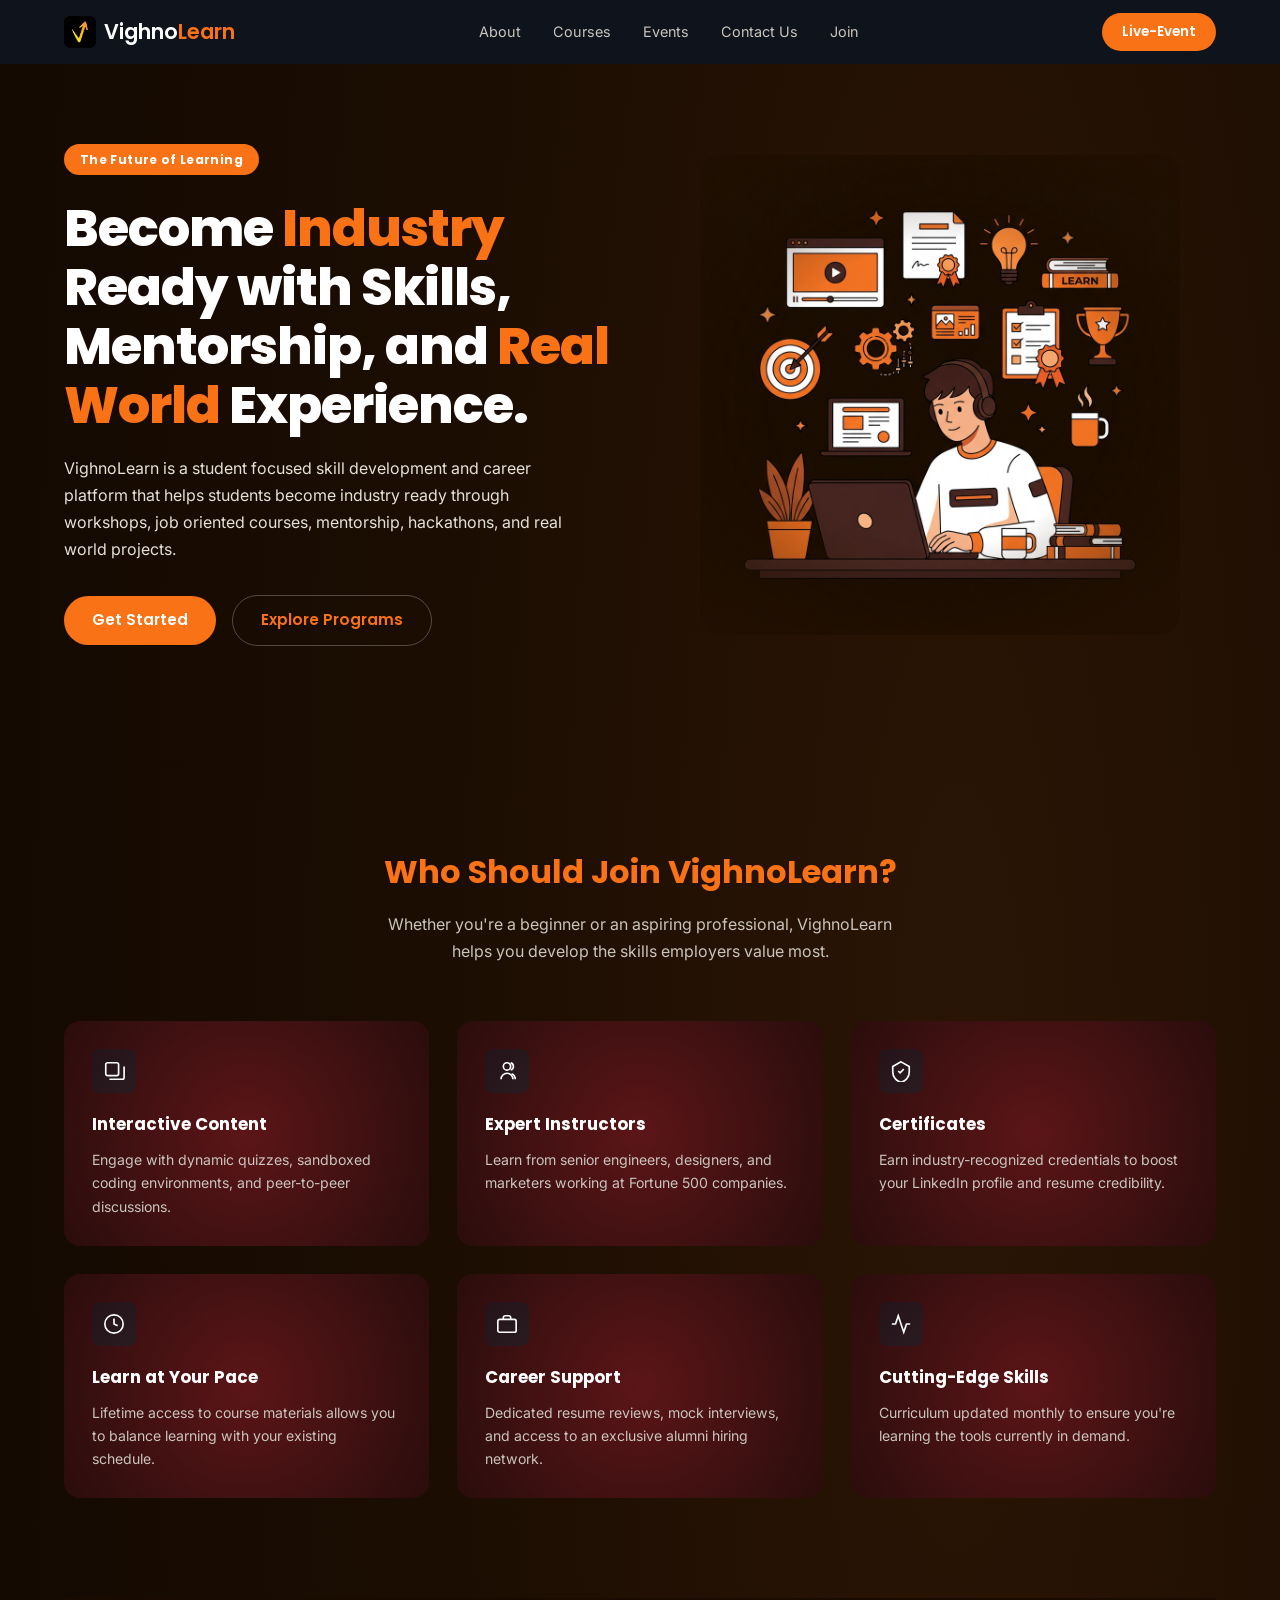
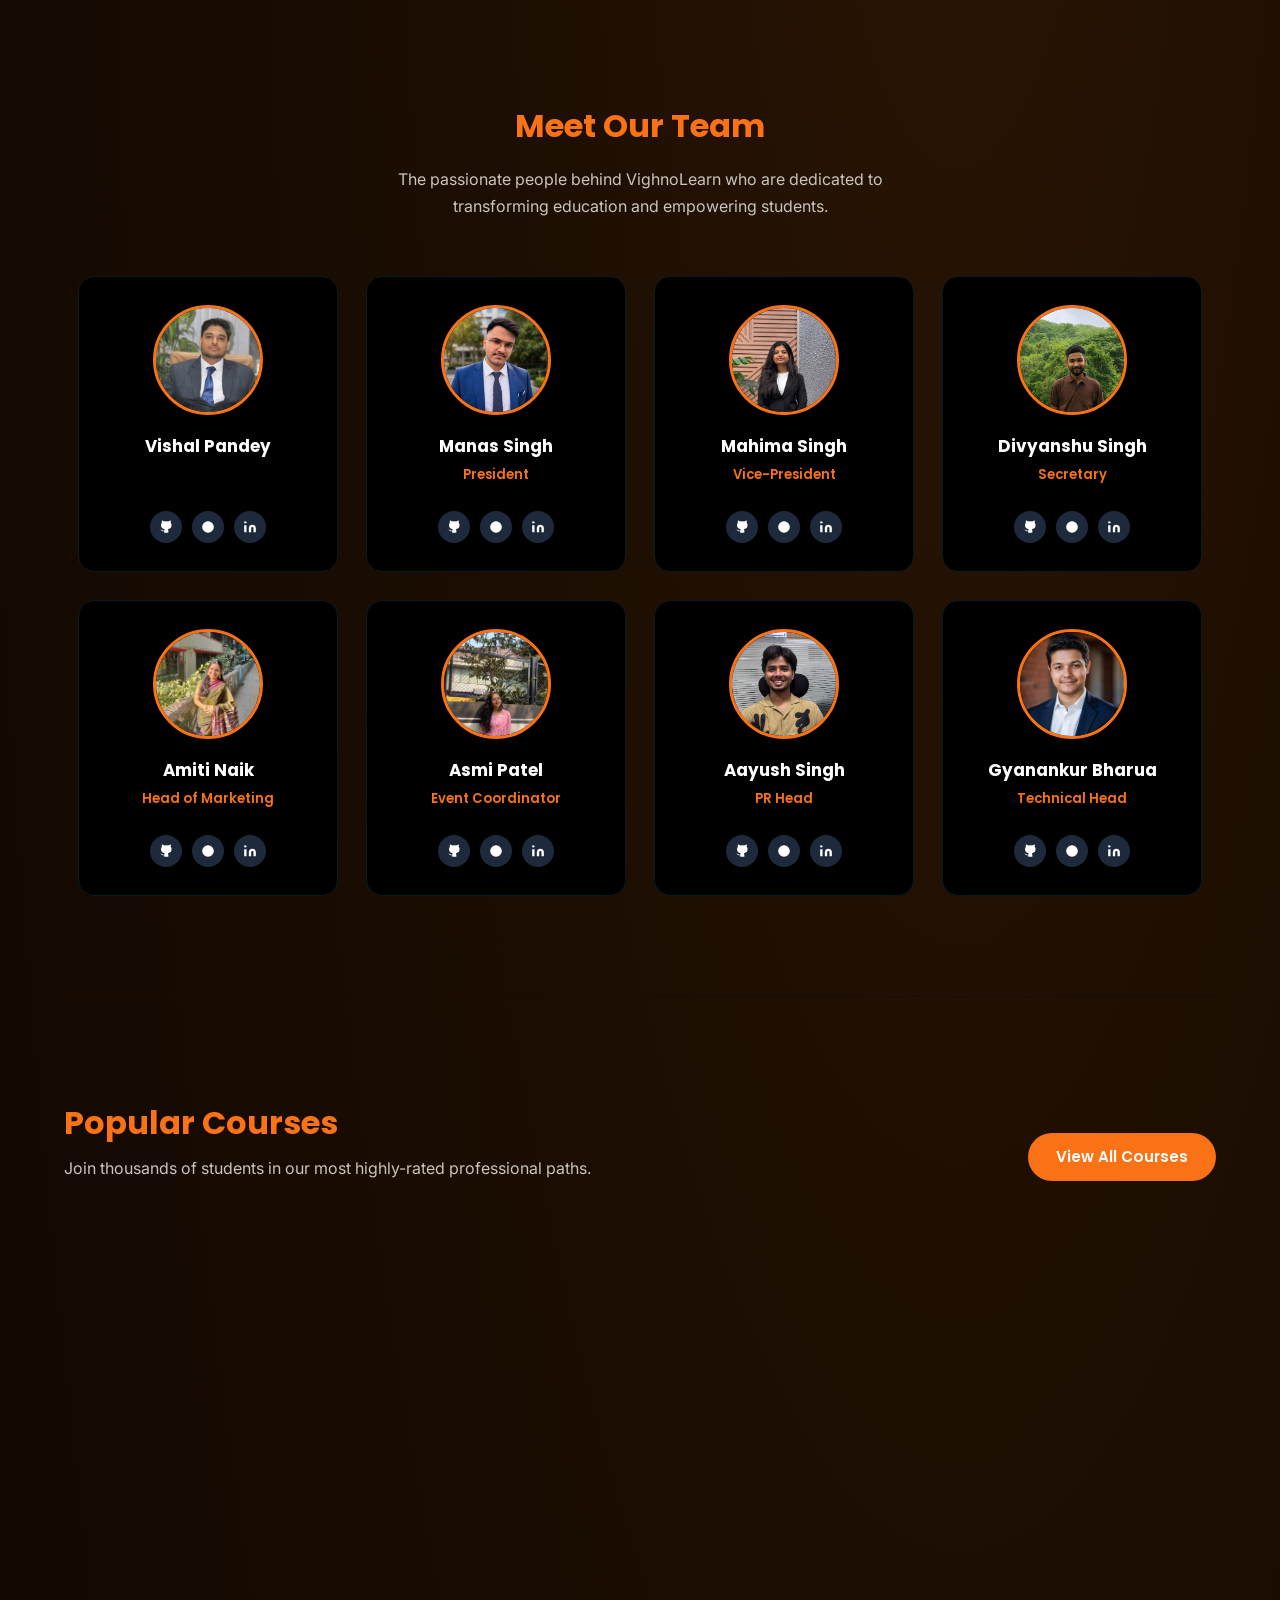
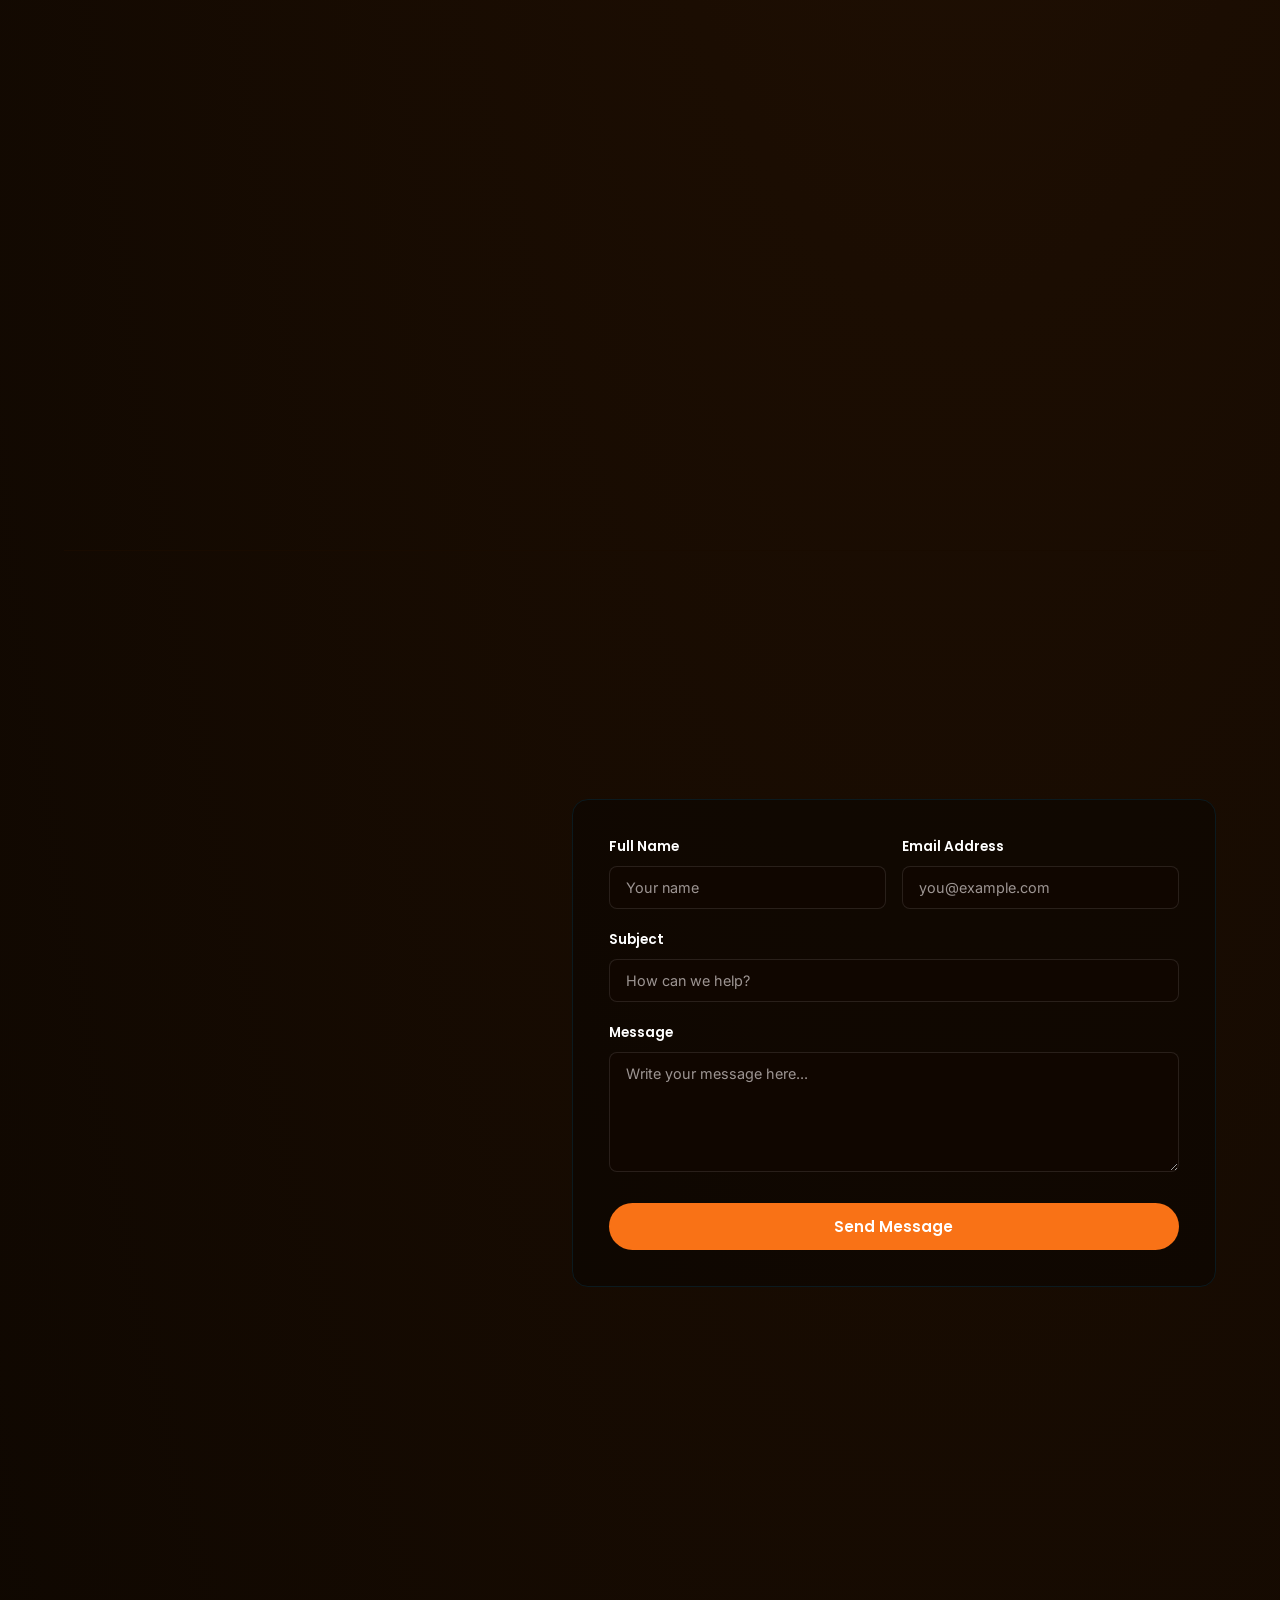
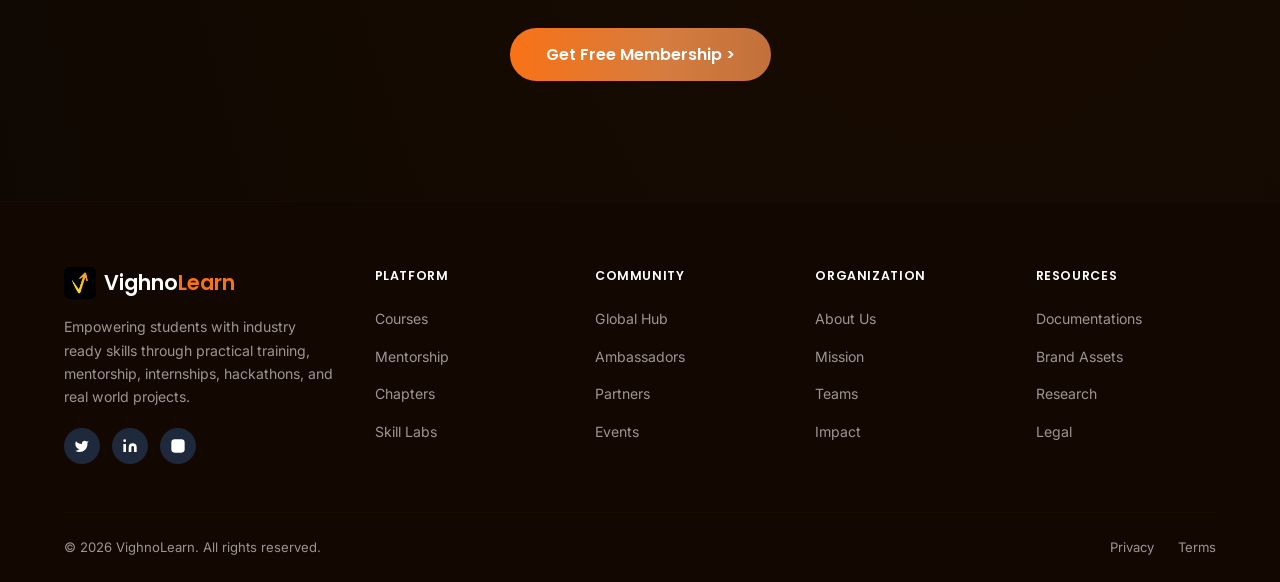
==== index.html @ ed646f10 "first commit" ====
<!DOCTYPE html>
<html lang="en">

<head>
  <meta charset="UTF-8">
  <meta name="viewport" content="width=device-width, initial-scale=1.0">
  <meta name="description"
    content="VighnoLearn — A student-focused skill development and career platform. Become industry ready through workshops, job-oriented courses, mentorship, hackathons, and real world projects.">
  <title>VighnoLearn — Become Industry Ready</title>

  <!-- Modular CSS -->
  <link rel="stylesheet" href="css/variables.css">
  <link rel="stylesheet" href="css/base.css">
  <link rel="stylesheet" href="css/buttons.css">
  <link rel="stylesheet" href="css/navbar.css">
  <link rel="stylesheet" href="css/hero.css">
  <link rel="stylesheet" href="css/features.css">
  <link rel="stylesheet" href="css/team.css">
  <link rel="stylesheet" href="css/visionaries.css">
  <link rel="stylesheet" href="css/courses.css">
  <link rel="stylesheet" href="css/contact.css">
  <link rel="stylesheet" href="css/cta.css">
  <link rel="stylesheet" href="css/footer.css">
  <link rel="stylesheet" href="css/responsive.css">

  <!-- Favicon -->
  <link rel="icon"
    href="data:image/svg+xml,<svg xmlns='http://www.w3.org/2000/svg' viewBox='0 0 32 32'><rect rx='6' width='32' height='32' fill='%23f97216'/><path d='M8 17l6 6 10-12' stroke='white' stroke-width='3' fill='none' stroke-linecap='round' stroke-linejoin='round'/></svg>">
</head>

<body>

  <!-- ===== NAVIGATION ===== -->
  <nav class="navbar" id="navbar">
    <div class="container">
      <a href="index.html" class="logo" id="logo">
        <img src="images/vsdc-logo.jpeg" alt="VighnoLearn Logo" class="logo-icon">
        <span><span class="logo-white">Vighno</span><span class="logo-orange">Learn</span></span>
      </a>

      <ul class="nav-links" id="nav-links">
        <li><a href="#about">About</a></li>
        <li><a href="#courses">Courses</a></li>
        <li><a href="#events">Events</a></li>
        <li><a href="#contact">Contact Us</a></li>
        <li><a href="#join">Join</a></li>
      </ul>

      <div class="nav-actions">
        <!-- <a href="login.html" class="nav-login" id="login-link">Log In</a> -->
        <a href="https://div0616.github.io/VSDC_EVENT_PAGE/" class="nav-signup" id="signup-btn">Live-Event</a>

      </div>

      <button class="hamburger" id="hamburger" aria-label="Toggle navigation menu">
        <span></span>
        <span></span>
        <span></span>
      </button>
    </div>
  </nav>

  <!-- ===== HERO SECTION ===== -->
  <section class="hero" id="hero">
    <div class="container">
      <div class="hero-content">
        <span class="hero-badge">The Future of Learning</span>
        <h1>Become <span class="orange">Industry</span> Ready with Skills, Mentorship, and <span class="orange">Real
            World</span> Experience.</h1>
        <p class="hero-text">VighnoLearn is a student focused skill development and career platform that helps students
          become industry ready through workshops, job oriented courses, mentorship, hackathons, and real world
          projects.</p>
        <div class="hero-buttons">
          <a href="#" class="btn btn-primary" id="get-started-btn">Get Started</a>
          <a href="#" class="btn btn-secondary" id="explore-programs-btn">Explore Programs</a>
        </div>
      </div>
      <div class="hero-illustration">
        <img src="images/hero_illustration.jpg"
          alt="Student learning at laptop with floating educational icons — certificate, books, trophy, target, lightbulb, gears, clipboard">
      </div>
    </div>
  </section>

  <!-- ===== WHO SHOULD JOIN ===== -->
  <section class="who-should-join" id="about">
    <div class="container">
      <div class="section-header">
        <h2>Who Should Join VighnoLearn?</h2>
        <p>Whether you're a beginner or an aspiring professional, VighnoLearn helps you develop the skills employers
          value most.</p>
      </div>

      <div class="features-grid">
        <!-- Card 1: Interactive Content -->
        <div class="feature-card" id="feature-interactive">
          <div class="feature-icon">
            <svg viewBox="0 0 24 24" xmlns="http://www.w3.org/2000/svg">
              <rect x="3" y="3" width="14" height="14" rx="2" />
              <path d="M7 21h14a2 2 0 002-2V7" />
            </svg>
          </div>
          <h3>Interactive Content</h3>
          <p>Engage with dynamic quizzes, sandboxed coding environments, and peer-to-peer discussions.</p>
        </div>

        <!-- Card 2: Expert Instructors -->
        <div class="feature-card" id="feature-instructors">
          <div class="feature-icon">
            <svg viewBox="0 0 24 24" xmlns="http://www.w3.org/2000/svg">
              <circle cx="12" cy="7" r="4" />
              <path d="M5.5 21a6.5 6.5 0 0113 0" />
              <path d="M16 3.13a4 4 0 010 7.75" />
              <path d="M21 21a6.5 6.5 0 00-4-6" />
            </svg>
          </div>
          <h3>Expert Instructors</h3>
          <p>Learn from senior engineers, designers, and marketers working at Fortune 500 companies.</p>
        </div>

        <!-- Card 3: Certificates -->
        <div class="feature-card" id="feature-certificates">
          <div class="feature-icon">
            <svg viewBox="0 0 24 24" xmlns="http://www.w3.org/2000/svg">
              <path d="M12 2L3 7v6c0 5.25 3.75 10.13 9 11.25 5.25-1.12 9-6 9-11.25V7l-9-5z" />
              <path d="M9 12l2 2 4-4" />
            </svg>
          </div>
          <h3>Certificates</h3>
          <p>Earn industry-recognized credentials to boost your LinkedIn profile and resume credibility.</p>
        </div>

        <!-- Card 4: Learn at Your Pace -->
        <div class="feature-card" id="feature-pace">
          <div class="feature-icon">
            <svg viewBox="0 0 24 24" xmlns="http://www.w3.org/2000/svg">
              <circle cx="12" cy="12" r="10" />
              <path d="M12 6v6l4 2" />
            </svg>
          </div>
          <h3>Learn at Your Pace</h3>
          <p>Lifetime access to course materials allows you to balance learning with your existing schedule.</p>
        </div>

        <!-- Card 5: Career Support -->
        <div class="feature-card" id="feature-career">
          <div class="feature-icon">
            <svg viewBox="0 0 24 24" xmlns="http://www.w3.org/2000/svg">
              <rect x="2" y="7" width="20" height="14" rx="2" />
              <path d="M16 7V5a2 2 0 00-2-2h-4a2 2 0 00-2 2v2" />
            </svg>
          </div>
          <h3>Career Support</h3>
          <p>Dedicated resume reviews, mock interviews, and access to an exclusive alumni hiring network.</p>
        </div>

        <!-- Card 6: Cutting-Edge Skills -->
        <div class="feature-card" id="feature-skills">
          <div class="feature-icon">
            <svg viewBox="0 0 24 24" xmlns="http://www.w3.org/2000/svg">
              <polyline points="22 12 18 12 15 21 9 3 6 12 2 12" />
            </svg>
          </div>
          <h3>Cutting-Edge Skills</h3>
          <p>Curriculum updated monthly to ensure you're learning the tools currently in demand.</p>
        </div>
      </div>
    </div>
  </section>

  <!-- Divider -->
  <div class="container">
    <div class="section-divider"></div>
  </div>

  <!-- ===== OUR VISIONARIES ===== -->
  <!-- <section class="visionaries-section" id="visionaries">
    <div class="container">
      <div class="section-header">
        <h2>Our Visionaries</h2>
        <p>The founding minds shaping the future of VighnoLearn and student empowerment.</p>
      </div>

      <div class="visionaries-grid"> -->
  <!-- Visionary 1
        <div class="visionary-card" id="visionary-1">
          <img src="images/Ayushi.jpeg" alt="Visionary 1" class="visionary-img">
          <div class="visionary-overlay">
            <h3>Ayushi Sharma</h3>
            <span class="visionary-role">Founder</span>
          </div>
        </div> -->

  <!-- Visionary 2 -->
  <!-- <div class="visionary-card" id="visionary-2">
          <img src="images/manas-shukla.jpeg" alt="Visionary 2" class="visionary-img">
          <div class="visionary-overlay">
            <h3>Placeholder Name</h3>
            <span class="visionary-role">Co-Founder</span>
          </div>
        </div>
      </div>
    </div>
  </section> -->

  <!-- Divider -->
  <div class="container">
    <div class="section-divider"></div>
  </div>

  <!-- ===== MEET OUR TEAM ===== -->
  <section class="team-section" id="team">
    <div class="container">
      <div class="section-header">
        <h2>Meet Our Team</h2>
        <p>The passionate people behind VighnoLearn who are dedicated to transforming education and empowering students.
        </p>
      </div>

      <div class="team-grid">
        <div class="team-card" id="team-member-1">
          <img src="images/Vishal sir.jpeg" alt="Vishal Pandey" class="team-avatar">
          <h3>Vishal Pandey</h3>
          <span class="team-role"></span>
          <div class="team-socials">
            <a href="#" aria-label="GitHub"><svg viewBox="0 0 24 24">
                <path
                  d="M9 19c-5 1.5-5-2.5-7-3m14 6v-3.87a3.37 3.37 0 00-.94-2.61c3.14-.35 6.44-1.54 6.44-7A5.44 5.44 0 0020 4.77 5.07 5.07 0 0019.91 1S18.73.65 16 2.48a13.38 13.38 0 00-7 0C6.27.65 5.09 1 5.09 1A5.07 5.07 0 005 4.77a5.44 5.44 0 00-1.5 3.78c0 5.42 3.3 6.61 6.44 7A3.37 3.37 0 009 18.13V22" />
              </svg></a>
            <a href="#" aria-label="Portfolio"><svg viewBox="0 0 24 24">
                <circle cx="12" cy="12" r="10" />
                <line x1="2" y1="12" x2="22" y2="12" />
                <path d="M12 2a15.3 15.3 0 014 10 15.3 15.3 0 01-4 10 15.3 15.3 0 01-4-10 15.3 15.3 0 014-10z" />
              </svg></a>
            <a href="#" aria-label="LinkedIn"><svg viewBox="0 0 24 24">
                <path d="M16 8a6 6 0 016 6v7h-4v-7a2 2 0 00-4 0v7h-4v-7a6 6 0 016-6z" />
                <rect x="2" y="9" width="4" height="12" />
                <circle cx="4" cy="4" r="2" />
              </svg></a>
          </div>
        </div>
        <!-- Team Member 1 -->
        <div class="team-card" id="team-member-1">
          <img src="images/manas-shukla.jpeg" alt="Manas Singh" class="team-avatar">
          <h3>Manas Singh</h3>
          <span class="team-role">President</span>
          <div class="team-socials">
            <a href="#" aria-label="GitHub"><svg viewBox="0 0 24 24">
                <path
                  d="M9 19c-5 1.5-5-2.5-7-3m14 6v-3.87a3.37 3.37 0 00-.94-2.61c3.14-.35 6.44-1.54 6.44-7A5.44 5.44 0 0020 4.77 5.07 5.07 0 0019.91 1S18.73.65 16 2.48a13.38 13.38 0 00-7 0C6.27.65 5.09 1 5.09 1A5.07 5.07 0 005 4.77a5.44 5.44 0 00-1.5 3.78c0 5.42 3.3 6.61 6.44 7A3.37 3.37 0 009 18.13V22" />
              </svg></a>
            <a href="#" aria-label="Portfolio"><svg viewBox="0 0 24 24">
                <circle cx="12" cy="12" r="10" />
                <line x1="2" y1="12" x2="22" y2="12" />
                <path d="M12 2a15.3 15.3 0 014 10 15.3 15.3 0 01-4 10 15.3 15.3 0 01-4-10 15.3 15.3 0 014-10z" />
              </svg></a>
            <a href="#" aria-label="LinkedIn"><svg viewBox="0 0 24 24">
                <path d="M16 8a6 6 0 016 6v7h-4v-7a2 2 0 00-4 0v7h-4v-7a6 6 0 016-6z" />
                <rect x="2" y="9" width="4" height="12" />
                <circle cx="4" cy="4" r="2" />
              </svg></a>
          </div>
        </div>

        <!-- Team Member 2 -->
        <div class="team-card" id="team-member-2">
          <img src="images/mahima-singh.jpeg" alt="Mahima Singh" class="team-avatar">
          <h3>Mahima Singh</h3>
          <span class="team-role">Vice-President</span>
          <div class="team-socials">
            <a href="#" aria-label="GitHub"><svg viewBox="0 0 24 24">
                <path
                  d="M9 19c-5 1.5-5-2.5-7-3m14 6v-3.87a3.37 3.37 0 00-.94-2.61c3.14-.35 6.44-1.54 6.44-7A5.44 5.44 0 0020 4.77 5.07 5.07 0 0019.91 1S18.73.65 16 2.48a13.38 13.38 0 00-7 0C6.27.65 5.09 1 5.09 1A5.07 5.07 0 005 4.77a5.44 5.44 0 00-1.5 3.78c0 5.42 3.3 6.61 6.44 7A3.37 3.37 0 009 18.13V22" />
              </svg></a>
            <a href="#" aria-label="Portfolio"><svg viewBox="0 0 24 24">
                <circle cx="12" cy="12" r="10" />
                <line x1="2" y1="12" x2="22" y2="12" />
                <path d="M12 2a15.3 15.3 0 014 10 15.3 15.3 0 01-4 10 15.3 15.3 0 01-4-10 15.3 15.3 0 014-10z" />
              </svg></a>
            <a href="#" aria-label="LinkedIn"><svg viewBox="0 0 24 24">
                <path d="M16 8a6 6 0 016 6v7h-4v-7a2 2 0 00-4 0v7h-4v-7a6 6 0 016-6z" />
                <rect x="2" y="9" width="4" height="12" />
                <circle cx="4" cy="4" r="2" />
              </svg></a>
          </div>
        </div>

        <!-- Team Member 3 -->
        <div class="team-card" id="team-member-3">
          <img src="images/whatsapp-image-2026-08-09.jpeg" alt="Divyanshu Singh" class="team-avatar">
          <h3>Divyanshu Singh</h3>
          <span class="team-role">Secretary</span>
          <div class="team-socials">
            <a href="#" aria-label="GitHub"><svg viewBox="0 0 24 24">
                <path
                  d="M9 19c-5 1.5-5-2.5-7-3m14 6v-3.87a3.37 3.37 0 00-.94-2.61c3.14-.35 6.44-1.54 6.44-7A5.44 5.44 0 0020 4.77 5.07 5.07 0 0019.91 1S18.73.65 16 2.48a13.38 13.38 0 00-7 0C6.27.65 5.09 1 5.09 1A5.07 5.07 0 005 4.77a5.44 5.44 0 00-1.5 3.78c0 5.42 3.3 6.61 6.44 7A3.37 3.37 0 009 18.13V22" />
              </svg></a>
            <a href="#" aria-label="Portfolio"><svg viewBox="0 0 24 24">
                <circle cx="12" cy="12" r="10" />
                <line x1="2" y1="12" x2="22" y2="12" />
                <path d="M12 2a15.3 15.3 0 014 10 15.3 15.3 0 01-4 10 15.3 15.3 0 01-4-10 15.3 15.3 0 014-10z" />
              </svg></a>
            <a href="#" aria-label="LinkedIn"><svg viewBox="0 0 24 24">
                <path d="M16 8a6 6 0 016 6v7h-4v-7a2 2 0 00-4 0v7h-4v-7a6 6 0 016-6z" />
                <rect x="2" y="9" width="4" height="12" />
                <circle cx="4" cy="4" r="2" />
              </svg></a>
          </div>
        </div>

        <!-- Team Member 4 -->
        <div class="team-card" id="team-member-4">
          <img src="images/amiti-naik.jpeg" alt="Amiti Naik" class="team-avatar">
          <h3>Amiti Naik</h3>
          <span class="team-role">Head of Marketing</span>
          <div class="team-socials">
            <a href="#" aria-label="GitHub"><svg viewBox="0 0 24 24">
                <path
                  d="M9 19c-5 1.5-5-2.5-7-3m14 6v-3.87a3.37 3.37 0 00-.94-2.61c3.14-.35 6.44-1.54 6.44-7A5.44 5.44 0 0020 4.77 5.07 5.07 0 0019.91 1S18.73.65 16 2.48a13.38 13.38 0 00-7 0C6.27.65 5.09 1 5.09 1A5.07 5.07 0 005 4.77a5.44 5.44 0 00-1.5 3.78c0 5.42 3.3 6.61 6.44 7A3.37 3.37 0 009 18.13V22" />
              </svg></a>
            <a href="#" aria-label="Portfolio"><svg viewBox="0 0 24 24">
                <circle cx="12" cy="12" r="10" />
                <line x1="2" y1="12" x2="22" y2="12" />
                <path d="M12 2a15.3 15.3 0 014 10 15.3 15.3 0 01-4 10 15.3 15.3 0 01-4-10 15.3 15.3 0 014-10z" />
              </svg></a>
            <a href="#" aria-label="LinkedIn"><svg viewBox="0 0 24 24">
                <path d="M16 8a6 6 0 016 6v7h-4v-7a2 2 0 00-4 0v7h-4v-7a6 6 0 016-6z" />
                <rect x="2" y="9" width="4" height="12" />
                <circle cx="4" cy="4" r="2" />
              </svg></a>
          </div>
        </div>

        <!-- Team Member 5 -->
        <div class="team-card" id="team-member-5">
          <img src="images/asmi.jpeg" alt="Asmi Patel" class="team-avatar">
          <h3>Asmi Patel</h3>
          <span class="team-role">Event Coordinator</span>
          <div class="team-socials">
            <a href="#" aria-label="GitHub"><svg viewBox="0 0 24 24">
                <path
                  d="M9 19c-5 1.5-5-2.5-7-3m14 6v-3.87a3.37 3.37 0 00-.94-2.61c3.14-.35 6.44-1.54 6.44-7A5.44 5.44 0 0020 4.77 5.07 5.07 0 0019.91 1S18.73.65 16 2.48a13.38 13.38 0 00-7 0C6.27.65 5.09 1 5.09 1A5.07 5.07 0 005 4.77a5.44 5.44 0 00-1.5 3.78c0 5.42 3.3 6.61 6.44 7A3.37 3.37 0 009 18.13V22" />
              </svg></a>
            <a href="#" aria-label="Portfolio"><svg viewBox="0 0 24 24">
                <circle cx="12" cy="12" r="10" />
                <line x1="2" y1="12" x2="22" y2="12" />
                <path d="M12 2a15.3 15.3 0 014 10 15.3 15.3 0 01-4 10 15.3 15.3 0 01-4-10 15.3 15.3 0 014-10z" />
              </svg></a>
            <a href="#" aria-label="LinkedIn"><svg viewBox="0 0 24 24">
                <path d="M16 8a6 6 0 016 6v7h-4v-7a2 2 0 00-4 0v7h-4v-7a6 6 0 016-6z" />
                <rect x="2" y="9" width="4" height="12" />
                <circle cx="4" cy="4" r="2" />
              </svg></a>
          </div>
        </div>

        <!-- Team Member 6 -->
        <div class="team-card" id="team-member-6">
          <img src="images/asyush-singh.jpeg" alt="Aayush Singh" class="team-avatar">
          <h3>Aayush Singh</h3>
          <span class="team-role">PR Head</span>
          <div class="team-socials">
            <a href="#" aria-label="GitHub"><svg viewBox="0 0 24 24">
                <path
                  d="M9 19c-5 1.5-5-2.5-7-3m14 6v-3.87a3.37 3.37 0 00-.94-2.61c3.14-.35 6.44-1.54 6.44-7A5.44 5.44 0 0020 4.77 5.07 5.07 0 0019.91 1S18.73.65 16 2.48a13.38 13.38 0 00-7 0C6.27.65 5.09 1 5.09 1A5.07 5.07 0 005 4.77a5.44 5.44 0 00-1.5 3.78c0 5.42 3.3 6.61 6.44 7A3.37 3.37 0 009 18.13V22" />
              </svg></a>
            <a href="#" aria-label="Portfolio"><svg viewBox="0 0 24 24">
                <circle cx="12" cy="12" r="10" />
                <line x1="2" y1="12" x2="22" y2="12" />
                <path d="M12 2a15.3 15.3 0 014 10 15.3 15.3 0 01-4 10 15.3 15.3 0 01-4-10 15.3 15.3 0 014-10z" />
              </svg></a>
            <a href="#" aria-label="LinkedIn"><svg viewBox="0 0 24 24">
                <path d="M16 8a6 6 0 016 6v7h-4v-7a2 2 0 00-4 0v7h-4v-7a6 6 0 016-6z" />
                <rect x="2" y="9" width="4" height="12" />
                <circle cx="4" cy="4" r="2" />
              </svg></a>
          </div>
        </div>

        <!-- Team Member 7 -->
        <div class="team-card" id="team-member-7">
          <img src="images/Gyanankur.jpeg" alt="Gyanankur Bharua" class="team-avatar">
          <h3>Gyanankur Bharua</h3>
          <span class="team-role">Technical Head</span>
          <div class="team-socials">
            <a href="#" aria-label="GitHub"><svg viewBox="0 0 24 24">
                <path
                  d="M9 19c-5 1.5-5-2.5-7-3m14 6v-3.87a3.37 3.37 0 00-.94-2.61c3.14-.35 6.44-1.54 6.44-7A5.44 5.44 0 0020 4.77 5.07 5.07 0 0019.91 1S18.73.65 16 2.48a13.38 13.38 0 00-7 0C6.27.65 5.09 1 5.09 1A5.07 5.07 0 005 4.77a5.44 5.44 0 00-1.5 3.78c0 5.42 3.3 6.61 6.44 7A3.37 3.37 0 009 18.13V22" />
              </svg></a>
            <a href="#" aria-label="Portfolio"><svg viewBox="0 0 24 24">
                <circle cx="12" cy="12" r="10" />
                <line x1="2" y1="12" x2="22" y2="12" />
                <path d="M12 2a15.3 15.3 0 014 10 15.3 15.3 0 01-4 10 15.3 15.3 0 01-4-10 15.3 15.3 0 014-10z" />
              </svg></a>
            <a href="#" aria-label="LinkedIn"><svg viewBox="0 0 24 24">
                <path d="M16 8a6 6 0 016 6v7h-4v-7a2 2 0 00-4 0v7h-4v-7a6 6 0 016-6z" />
                <rect x="2" y="9" width="4" height="12" />
                <circle cx="4" cy="4" r="2" />
              </svg></a>
          </div>
        </div>
      </div>
    </div>
  </section>

  <!-- Divider -->
  <div class="container">
    <div class="section-divider"></div>
  </div>

  <!-- ===== POPULAR COURSES ===== -->
  <section class="popular-courses" id="courses">
    <div class="container">
      <div class="courses-header">
        <div class="courses-header-text">
          <h2>Popular Courses</h2>
          <p>Join thousands of students in our most highly-rated professional paths.</p>
        </div>
        <a href="#" class="btn btn-primary" id="view-all-courses-btn">View All Courses</a>
      </div>

      <div class="courses-grid">
        <!-- Course 1 -->
        <div class="course-card" id="course-data-analytics">
          <img src="images/course_data_analytics.jpg" alt="AI in Data Analytics course thumbnail"
            class="course-thumbnail">
          <div class="course-body">
            <div class="course-title-row">
              <h3>AI in Data Analytics</h3>
              <span class="course-rating"><span class="star">★</span> 4.9</span>
            </div>
            <p class="course-description">Analyze data with AI tools. Discover trends and insights faster.</p>
            <div class="course-divider"></div>
            <div class="course-footer">
              <span class="course-price">₹89.00</span>
              <a href="#" class="course-enroll">Enroll Now →</a>
            </div>
          </div>
        </div>

        <!-- Course 2 -->
        <div class="course-card" id="course-app-development">
          <img src="images/course_app_development.jpg" alt="AI in App Development course thumbnail"
            class="course-thumbnail">
          <div class="course-body">
            <div class="course-title-row">
              <h3>AI in App Development</h3>
              <span class="course-rating"><span class="star">★</span> 4.9</span>
            </div>
            <p class="course-description">Build smarter applications with AI powered features. Create intelligent, and
              automated user experiences.</p>
            <div class="course-divider"></div>
            <div class="course-footer">
              <span class="course-price">₹89.00</span>
              <a href="#" class="course-enroll">Enroll Now →</a>
            </div>
          </div>
        </div>

        <!-- Course 3 -->
        <div class="course-card" id="course-data-science">
          <img src="images/course_data_science.jpg" alt="AI in Data Science course thumbnail" class="course-thumbnail">
          <div class="course-body">
            <div class="course-title-row">
              <h3>AI in Data Science</h3>
              <span class="course-rating"><span class="star">★</span> 4.9</span>
            </div>
            <p class="course-description">Analyze data with AI driven tools and techniques. Build predictive models and
              uncover actionable insights.</p>
            <div class="course-divider"></div>
            <div class="course-footer">
              <span class="course-price">₹89.00</span>
              <a href="#" class="course-enroll">Enroll Now →</a>
            </div>
          </div>
        </div>

        <!-- Course 4 -->
        <div class="course-card" id="course-cybersecurity">
          <img src="images/course_cybersecurity.jpg" alt="AI Based Cybersecurity course thumbnail"
            class="course-thumbnail">
          <div class="course-body">
            <div class="course-title-row">
              <h3>AI Based Cybersecurity</h3>
              <span class="course-rating"><span class="star">★</span> 4.9</span>
            </div>
            <p class="course-description">Detect threats using AI and strengthen digital security. Learn smart defense
              strategies and risk prevention.</p>
            <div class="course-divider"></div>
            <div class="course-footer">
              <span class="course-price">₹89.00</span>
              <a href="#" class="course-enroll">Enroll Now →</a>
            </div>
          </div>
        </div>

        <!-- Course 5 -->
        <div class="course-card" id="course-web-development">
          <img src="images/course_web_development.jpg" alt="AI Powered Web Development course thumbnail"
            class="course-thumbnail">
          <div class="course-body">
            <div class="course-title-row">
              <h3>AI Powered Web Development</h3>
              <span class="course-rating"><span class="star">★</span> 4.9</span>
            </div>
            <p class="course-description">Master React, Node.js, and PostgreSQL by building real-world projects.</p>
            <div class="course-divider"></div>
            <div class="course-footer">
              <span class="course-price">₹89.00</span>
              <a href="#" class="course-enroll">Enroll Now →</a>
            </div>
          </div>
        </div>

        <!-- Course 6 -->
        <div class="course-card" id="course-cloud-computing">
          <img src="images/course_cloud_computing.jpg" alt="AI in Cloud Computing course thumbnail"
            class="course-thumbnail">
          <div class="course-body">
            <div class="course-title-row">
              <h3>AI in Cloud Computing</h3>
              <span class="course-rating"><span class="star">★</span> 4.9</span>
            </div>
            <p class="course-description">Leverage AI to optimize cloud infrastructure and services. Build scalable,
              intelligent, and automated cloud solutions.</p>
            <div class="course-divider"></div>
            <div class="course-footer">
              <span class="course-price">₹89.00</span>
              <a href="#" class="course-enroll">Enroll Now →</a>
            </div>
          </div>
        </div>
      </div>
    </div>
  </section>

  <!-- Divider -->
  <div class="container">
    <div class="section-divider"></div>
  </div>

  <!-- ===== CONTACT US ===== -->
  <section class="contact-section" id="contact">
    <div class="container">
      <div class="section-header">
        <h2>Get in Touch</h2>
        <p>Have a question or want to collaborate? We'd love to hear from you.</p>
      </div>

      <div class="contact-wrapper">
        <!-- Info Side -->
        <div class="contact-info">
          <div class="contact-info-card">
            <div class="contact-icon">
              <svg viewBox="0 0 24 24" xmlns="http://www.w3.org/2000/svg">
                <path d="M4 4h16c1.1 0 2 .9 2 2v12c0 1.1-.9 2-2 2H4c-1.1 0-2-.9-2-2V6c0-1.1.9-2 2-2z" />
                <polyline points="22,6 12,13 2,6" />
              </svg>
            </div>
            <div>
              <h4>Email Us</h4>
              <p><a href="mailto:vsdc.vighnolearn@gmail.com">vsdc.vighnolearn@gmail.com</a></p>
            </div>
          </div>

          <div class="contact-info-card">
            <div class="contact-icon">
              <svg viewBox="0 0 24 24" xmlns="http://www.w3.org/2000/svg">
                <path
                  d="M22 16.92v3a2 2 0 01-2.18 2 19.79 19.79 0 01-8.63-3.07 19.5 19.5 0 01-6-6 19.79 19.79 0 01-3.07-8.67A2 2 0 014.11 2h3a2 2 0 012 1.72c.127.96.362 1.903.7 2.81a2 2 0 01-.45 2.11L8.09 9.91a16 16 0 006 6l1.27-1.27a2 2 0 012.11-.45c.907.338 1.85.573 2.81.7A2 2 0 0122 16.92z" />
              </svg>
            </div>
            <div>
              <h4>Call Us</h4>
              <p><a href="tel:+917985644260">+91 7985644260</a></p>
            </div>
          </div>

          <div class="contact-info-card">
            <div class="contact-icon">
              <svg viewBox="0 0 24 24" xmlns="http://www.w3.org/2000/svg">
                <path d="M21 10c0 7-9 13-9 13s-9-6-9-13a9 9 0 0118 0z" />
                <circle cx="12" cy="10" r="3" />
              </svg>
            </div>
            <div>
              <h4>Visit Us</h4>
              <p>Mumbai, Maharashtra, India</p>
            </div>
          </div>

          <div class="contact-info-card">
            <div class="contact-icon">
              <svg viewBox="0 0 24 24" xmlns="http://www.w3.org/2000/svg">
                <circle cx="12" cy="12" r="10" />
                <path d="M12 6v6l4 2" />
              </svg>
            </div>
            <div>
              <h4>Office Hours</h4>
              <p>Mon – Fri, 10:00 AM – 5:00 PM IST</p>
            </div>
          </div>
        </div>

        <!-- Form Side -->
        <form class="contact-form" id="contact-form" action="https://formspree.io/f/xwleroqr" method="POST">
          <div class="form-row">
            <div class="form-group">
              <label for="contact-name">Full Name</label>
              <input type="text" id="contact-name" name="name" placeholder="Your name" required autocomplete="name">
            </div>
            <div class="form-group">
              <label for="contact-email">Email Address</label>
              <input type="email" id="contact-email" name="email" placeholder="you@example.com" required
                autocomplete="email">
            </div>
          </div>
          <div class="form-group">
            <label for="contact-subject">Subject</label>
            <input type="text" id="contact-subject" name="subject" placeholder="How can we help?">
          </div>
          <div class="form-group">
            <label for="contact-message">Message</label>
            <textarea id="contact-message" name="message" placeholder="Write your message here..." required></textarea>
          </div>
          <button type="submit" class="btn btn-primary" id="contact-submit-btn">Send Message</button>
        </form>
      </div>
    </div>
  </section>

  <!-- ===== CLOSING CTA ===== -->
  <section class="closing-cta" id="join">
    <div class="container">
      <h2>Ready to <em>Start Building</em>?</h2>
      <p>Join thousands of students building their future with VighnoLearn.</p>
      <a href="signup.html" class="btn btn-cta" id="get-membership-btn">Get Free Membership &gt;</a>
    </div>
  </section>

  <!-- ===== FOOTER ===== -->
  <footer class="site-footer" id="events">
    <div class="footer-top-divider"></div>
    <div class="container">
      <div class="footer-content">
        <div class="footer-brand">
          <a href="index.html" class="logo">
            <img src="images/vsdc-logo.jpeg" alt="VighnoLearn Logo" class="logo-icon">
            <span><span class="logo-white">Vighno</span><span class="logo-orange">Learn</span></span>
          </a>
          <p>Empowering students with industry ready skills through practical training, mentorship, internships,
            hackathons, and real world projects.</p>
          <div class="social-icons">
            <a href="#" class="social-icon" aria-label="Twitter"><svg viewBox="0 0 24 24"
                xmlns="http://www.w3.org/2000/svg">
                <path
                  d="M22 4s-.7 2.1-2 3.4c1.6 10-9.4 17.3-18 11.6 2.2.1 4.4-.6 6-2C3 15.5.5 9.6 3 5c2.2 2.6 5.6 4.1 9 4-.9-4.2 4-6.6 7-3.8 1.1 0 3-1.2 3-1.2z" />
              </svg></a>
            <a href="#" class="social-icon" aria-label="LinkedIn"><svg viewBox="0 0 24 24"
                xmlns="http://www.w3.org/2000/svg">
                <path d="M16 8a6 6 0 016 6v7h-4v-7a2 2 0 00-4 0v7h-4v-7a6 6 0 016-6z" />
                <rect x="2" y="9" width="4" height="12" />
                <circle cx="4" cy="4" r="2" />
              </svg></a>
            <a href="#" class="social-icon" aria-label="Instagram"><svg viewBox="0 0 24 24"
                xmlns="http://www.w3.org/2000/svg">
                <rect x="2" y="2" width="20" height="20" rx="5" />
                <circle cx="12" cy="12" r="5" />
                <circle cx="17.5" cy="6.5" r="1.5" />
              </svg></a>
          </div>
        </div>
        <div class="footer-column">
          <h4>Platform</h4>
          <ul>
            <li><a href="#">Courses</a></li>
            <li><a href="#">Mentorship</a></li>
            <li><a href="#">Chapters</a></li>
            <li><a href="#">Skill Labs</a></li>
          </ul>
        </div>
        <div class="footer-column">
          <h4>Community</h4>
          <ul>
            <li><a href="#">Global Hub</a></li>
            <li><a href="#">Ambassadors</a></li>
            <li><a href="#">Partners</a></li>
            <li><a href="#">Events</a></li>
          </ul>
        </div>
        <div class="footer-column">
          <h4>Organization</h4>
          <ul>
            <li><a href="#">About Us</a></li>
            <li><a href="#">Mission</a></li>
            <li><a href="#">Teams</a></li>
            <li><a href="#">Impact</a></li>
          </ul>
        </div>
        <div class="footer-column">
          <h4>Resources</h4>
          <ul>
            <li><a href="#">Documentations</a></li>
            <li><a href="#">Brand Assets</a></li>
            <li><a href="#">Research</a></li>
            <li><a href="#">Legal</a></li>
          </ul>
        </div>
      </div>
      <div class="footer-bottom">
        <p>&copy; 2026 VighnoLearn. All rights reserved.</p>
        <div class="footer-legal">
          <a href="#">Privacy</a>
          <a href="#">Terms</a>
        </div>
      </div>
    </div>
  </footer>

  <!-- ===== JAVASCRIPT ===== -->
  <script>
    // Mobile hamburger toggle
    const hamburger = document.getElementById('hamburger');
    const navLinks = document.getElementById('nav-links');

    hamburger.addEventListener('click', () => {
      navLinks.classList.toggle('active');
      hamburger.classList.toggle('open');
    });

    navLinks.querySelectorAll('a').forEach(link => {
      link.addEventListener('click', () => {
        navLinks.classList.remove('active');
        hamburger.classList.remove('open');
      });
    });

    // Scroll-based navbar shadow
    const navbar = document.getElementById('navbar');
    window.addEventListener('scroll', () => {
      if (window.scrollY > 10) {
        navbar.style.boxShadow = '0 2px 20px rgba(0,0,0,0.4)';
      } else {
        navbar.style.boxShadow = 'none';
      }
    });

    // Intersection Observer for fade-in animations
    const observerOptions = { root: null, rootMargin: '0px', threshold: 0.1 };
    const fadeInObserver = new IntersectionObserver((entries) => {
      entries.forEach(entry => {
        if (entry.isIntersecting) {
          entry.target.style.opacity = '1';
          entry.target.style.transform = 'translateY(0)';
          fadeInObserver.unobserve(entry.target);
        }
      });
    }, observerOptions);

    document.querySelectorAll('.feature-card, .course-card, .team-card, .visionary-card, .contact-info-card, .section-header, .closing-cta h2, .closing-cta p').forEach(el => {
      el.style.opacity = '0';
      el.style.transform = 'translateY(24px)';
      el.style.transition = 'opacity 0.6s ease, transform 0.6s ease';
      fadeInObserver.observe(el);
    });

    // Contact form submit via Formspree (AJAX)
    document.getElementById('contact-form').addEventListener('submit', async (e) => {
      e.preventDefault();
      const form = e.target;
      const btn = form.querySelector('#contact-submit-btn');
      const originalText = btn.textContent;
      btn.textContent = 'Sending...';
      btn.disabled = true;

      try {
        const response = await fetch(form.action, {
          method: 'POST',
          body: new FormData(form),
          headers: { 'Accept': 'application/json' }
        });

        if (response.ok) {
          btn.textContent = '✓ Message Sent!';
          btn.style.backgroundColor = '#22c55e';
          form.reset();
          setTimeout(() => {
            btn.textContent = originalText;
            btn.style.backgroundColor = '';
            btn.disabled = false;
          }, 3000);
        } else {
          throw new Error('Submission failed');
        }
      } catch (err) {
        btn.textContent = '✗ Failed — Try Again';
        btn.style.backgroundColor = '#ef4444';
        btn.disabled = false;
        setTimeout(() => {
          btn.textContent = originalText;
          btn.style.backgroundColor = '';
        }, 3000);
      }
    });
  </script>

</body>

</html>
---- css/variables.css ----
/* ========================================
   VighnoLearn — CSS Custom Properties
   ======================================== */

/* --- Google Fonts --- */
@import url('https://fonts.googleapis.com/css2?family=Poppins:ital,wght@0,400;0,600;0,700;0,800;1,700;1,800&family=Inter:wght@400;500;600&display=swap');

:root {
  /* Backgrounds */
  --bg-nav: #0f131c;
  --bg-hero-base: #0e0701;
  --bg-hero-glow-start: #201003;
  --bg-hero-glow-end: #2a1505;
  --bg-page-start: #120701;
  --bg-page-end: #1b0d02;
  --bg-pure-black: #000000;
  --bg-course-card: #000000;
  --bg-course-card-border: #0b1a1f;


  /* Brand Orange */
  --orange-primary: #f97216;
  --orange-muted: #d67c3e;
  --orange-light: #fff1c6;

  /* Feature Card Maroon */
  --card-maroon-center: #5c1518;
  --card-maroon-edge: #2a0d0c;

  /* Icon Chip */
  --icon-chip-bg: #241419;
  --icon-chip-bg-alt: #2a1b20;

  /* Text Colors */
  --text-white: #ffffff;
  --text-body: #e5e0da;
  --text-body-muted: #c9c4bd;
  --text-footer-heading: #ffffff;
  --text-footer-link: #9d9592;

  /* Social Icon */
  --social-bg: #1e293b;

  /* Divider */
  --divider: #190b00;

  /* Spacing */
  --section-padding: 100px;
  --grid-gap: 28px;

  /* Radius */
  --radius-card: 16px;
  --radius-course-card: 12px;
  --radius-chip: 8px;
  --radius-pill: 9999px;

  /* Fonts */
  --font-heading: 'Poppins', sans-serif;
  --font-body: 'Inter', sans-serif;
}
---- css/base.css ----
/* ========================================
   VighnoLearn — Reset & Base Styles
   ======================================== */

*,
*::before,
*::after {
  margin: 0;
  padding: 0;
  box-sizing: border-box;
}

html {
  scroll-behavior: smooth;
  -webkit-font-smoothing: antialiased;
  -moz-osx-font-smoothing: grayscale;
}

body {
  font-family: var(--font-body);
  color: var(--text-body);
  background: radial-gradient(ellipse at 75% 20%, #2a1505 0%, #1b0d02 40%, #0e0701 100%);
  min-height: 100vh;
  line-height: 1.6;
  overflow-x: hidden;
}

a {
  text-decoration: none;
  color: inherit;
  transition: color 0.25s ease;
}

ul {
  list-style: none;
}

img {
  display: block;
  max-width: 100%;
  height: auto;
}

/* --- Utility --- */
.container {
  width: 100%;
  max-width: 1200px;
  margin: 0 auto;
  padding: 0 24px;
}

.section-divider {
  width: 100%;
  height: 1px;
  background-color: var(--divider);
}

/* --- Shared Section Header --- */
.section-header {
  text-align: center;
  margin-bottom: 56px;
}

.section-header h2 {
  font-family: var(--font-heading);
  font-weight: 700;
  font-size: 2rem;
  color: var(--orange-primary);
  margin-bottom: 14px;
}

.section-header p {
  font-size: 1rem;
  color: var(--text-body-muted);
  max-width: 520px;
  margin: 0 auto;
  line-height: 1.7;
}
---- css/buttons.css ----
/* ========================================
   VighnoLearn — Button Styles
   ======================================== */

.btn {
  display: inline-flex;
  align-items: center;
  justify-content: center;
  font-family: var(--font-heading);
  font-weight: 600;
  font-size: 0.95rem;
  border-radius: var(--radius-pill);
  padding: 12px 28px;
  cursor: pointer;
  border: none;
  transition: transform 0.2s ease, box-shadow 0.2s ease, opacity 0.2s ease;
}

.btn:hover {
  transform: translateY(-2px);
  box-shadow: 0 6px 20px rgba(249, 114, 22, 0.3);
}

.btn:active {
  transform: translateY(0);
}

.btn-primary {
  background-color: var(--orange-primary);
  color: var(--text-white);
}

.btn-secondary {
  background: transparent;
  color: var(--orange-primary);
  border: 1.5px solid rgba(255, 255, 255, 0.25);
}

.btn-secondary:hover {
  border-color: var(--orange-primary);
  box-shadow: 0 6px 20px rgba(249, 114, 22, 0.15);
}

.btn-cta {
  background: linear-gradient(90deg, #f97216 0%, #d57c40 60%, #c2703a 100%);
  color: var(--text-white);
  font-size: 1rem;
  padding: 14px 36px;
}
---- css/navbar.css ----
/* ========================================
   VighnoLearn — Navigation Bar
   ======================================== */

.navbar {
  position: sticky;
  top: 0;
  z-index: 1000;
  background-color: var(--bg-nav);
  padding: 0 24px;
}

.navbar .container {
  display: flex;
  align-items: center;
  justify-content: space-between;
  height: 64px;
}

/* Logo */
.logo {
  display: flex;
  align-items: center;
  gap: 8px;
  font-family: var(--font-heading);
  font-weight: 600;
  font-size: 1.3rem;
}

.logo-icon {
  width: 32px;
  height: 32px;
  border-radius: 6px;
  object-fit: cover;
}

.logo-white {
  color: var(--text-white);
}

.logo-orange {
  color: var(--orange-primary);
}

/* Nav links */
.nav-links {
  display: flex;
  align-items: center;
  gap: 32px;
}

.nav-links a {
  font-family: var(--font-body);
  font-size: 0.9rem;
  font-weight: 400;
  color: #c9c4bd;
}

.nav-links a:hover {
  color: var(--text-white);
}

/* Nav actions */
.nav-actions {
  display: flex;
  align-items: center;
  gap: 16px;
}

.nav-login {
  font-family: var(--font-body);
  font-weight: 500;
  font-size: 0.9rem;
  color: var(--orange-primary);
}

.nav-login:hover {
  opacity: 0.85;
}

.nav-signup {
  background-color: var(--orange-primary);
  color: var(--text-white);
  font-family: var(--font-heading);
  font-weight: 600;
  font-size: 0.85rem;
  padding: 8px 20px;
  border-radius: var(--radius-pill);
  border: none;
  cursor: pointer;
  transition: transform 0.2s ease, box-shadow 0.2s ease;
}

.nav-signup:hover {
  transform: translateY(-1px);
  box-shadow: 0 4px 12px rgba(249, 114, 22, 0.35);
}

/* Mobile hamburger */
.hamburger {
  display: none;
  flex-direction: column;
  gap: 5px;
  cursor: pointer;
  background: none;
  border: none;
  padding: 4px;
}

.hamburger span {
  display: block;
  width: 24px;
  height: 2px;
  background-color: var(--text-white);
  transition: all 0.3s ease;
}
---- css/hero.css ----
/* ========================================
   VighnoLearn — Hero Section
   ======================================== */

.hero {
  padding: 80px 0 100px;
}

.hero .container {
  display: flex;
  align-items: center;
  gap: 48px;
}

.hero-content {
  flex: 1;
  max-width: 560px;
}

.hero-badge {
  display: inline-block;
  background-color: var(--orange-primary);
  color: var(--text-white);
  font-family: var(--font-heading);
  font-weight: 700;
  font-size: 0.75rem;
  letter-spacing: 0.03em;
  padding: 6px 16px;
  border-radius: var(--radius-pill);
  margin-bottom: 24px;
}

.hero h1 {
  font-family: var(--font-heading);
  font-weight: 800;
  font-size: 3.2rem;
  line-height: 1.15;
  color: var(--text-white);
  margin-bottom: 20px;
  letter-spacing: -0.02em;
}

.hero h1 .orange {
  color: var(--orange-primary);
}

.hero-text {
  font-size: 1rem;
  color: var(--text-body);
  line-height: 1.7;
  max-width: 500px;
  margin-bottom: 32px;
}

.hero-buttons {
  display: flex;
  align-items: center;
  gap: 16px;
  flex-wrap: wrap;
}

.hero-illustration {
  flex: 1;
  display: flex;
  justify-content: center;
  align-items: center;
}

.hero-illustration img {
  max-width: 480px;
  width: 100%;
  height: auto;
  border-radius: 20px;
  -webkit-mask-image: radial-gradient(ellipse 85% 80% at center, rgba(0,0,0,1) 40%, rgba(0,0,0,0) 100%);
  mask-image: radial-gradient(ellipse 85% 80% at center, rgba(0,0,0,1) 40%, rgba(0,0,0,0) 100%);
}
---- css/features.css ----
/* ========================================
   VighnoLearn — Features (Who Should Join)
   ======================================== */

.who-should-join {
  padding: var(--section-padding) 0;
}

/* Feature Cards Grid */
.features-grid {
  display: grid;
  grid-template-columns: repeat(3, 1fr);
  gap: var(--grid-gap);
}

.feature-card {
  background: radial-gradient(circle at center, var(--card-maroon-center) 0%, var(--card-maroon-edge) 100%);
  border-radius: var(--radius-card);
  padding: 28px;
  transition: transform 0.3s ease, box-shadow 0.3s ease;
}

.feature-card:hover {
  transform: translateY(-6px);
  box-shadow: 0 12px 32px rgba(92, 21, 24, 0.35);
}

.feature-icon {
  width: 44px;
  height: 44px;
  background: linear-gradient(135deg, var(--icon-chip-bg), var(--icon-chip-bg-alt));
  border-radius: var(--radius-chip);
  display: flex;
  align-items: center;
  justify-content: center;
  margin-bottom: 18px;
}

.feature-icon svg {
  width: 22px;
  height: 22px;
  stroke: var(--text-white);
  stroke-width: 1.8;
  fill: none;
}

.feature-card h3 {
  font-family: var(--font-heading);
  font-weight: 700;
  font-size: 1.05rem;
  color: var(--text-white);
  margin-bottom: 10px;
}

.feature-card p {
  font-size: 0.88rem;
  color: var(--text-body-muted);
  line-height: 1.65;
}
---- css/team.css ----
/* ========================================
   VighnoLearn — Team Section
   ======================================== */

.team-section {
  padding: var(--section-padding) 0;
}

/* Team Cards Grid — 7 cards: 4 top row, 3 bottom row centered */
.team-grid {
  display: flex;
  flex-wrap: wrap;
  justify-content: center;
  gap: var(--grid-gap);
}

.team-card {
  background-color: var(--bg-course-card);
  border: 1px solid var(--bg-course-card-border);
  border-radius: var(--radius-card);
  padding: 28px 24px;
  text-align: center;
  transition: transform 0.3s ease, box-shadow 0.3s ease;
  width: calc(25% - var(--grid-gap));
  max-width: 280px;
  display: flex;
  flex-direction: column;
  align-items: center;
}

.team-card:hover {
  transform: translateY(-6px);
  box-shadow: 0 12px 32px rgba(0, 0, 0, 0.5);
}

.team-avatar {
  width: 110px;
  height: 110px;
  border-radius: 50%;
  object-fit: cover;
  object-position: center top;
  margin: 0 auto 18px;
  border: 3px solid var(--orange-primary);
  background-color: #1a1014;
  display: block;
}

/* Placeholder avatar when no image is provided */
.team-avatar-placeholder {
  width: 110px;
  height: 110px;
  border-radius: 50%;
  margin: 0 auto 18px;
  border: 3px solid var(--orange-primary);
  background: linear-gradient(135deg, var(--icon-chip-bg), var(--icon-chip-bg-alt));
  display: flex;
  align-items: center;
  justify-content: center;
}

.team-avatar-placeholder svg {
  width: 40px;
  height: 40px;
  stroke: var(--text-body-muted);
  stroke-width: 1.5;
  fill: none;
}

.team-card h3 {
  font-family: var(--font-heading);
  font-weight: 700;
  font-size: 1.05rem;
  color: var(--text-white);
  margin-bottom: 4px;
}

.team-card .team-role {
  font-family: var(--font-heading);
  font-weight: 600;
  font-size: 0.82rem;
  color: var(--orange-primary);
  margin-bottom: 12px;
  display: block;
}

.team-card p {
  font-size: 0.85rem;
  color: var(--text-body-muted);
  line-height: 1.6;
}

/* Social links row inside team card */
.team-socials {
  display: flex;
  justify-content: center;
  gap: 10px;
  margin-top: auto;
  padding-top: 14px;
}

.team-socials a {
  width: 32px;
  height: 32px;
  border-radius: 50%;
  background-color: var(--social-bg);
  display: flex;
  align-items: center;
  justify-content: center;
  transition: background-color 0.25s ease, transform 0.2s ease;
}

.team-socials a:hover {
  background-color: var(--orange-primary);
  transform: translateY(-2px);
}

.team-socials svg {
  width: 14px;
  height: 14px;
  fill: var(--text-white);
}
---- css/visionaries.css ----
/* ========================================
   VighnoLearn — Our Visionaries Section
   ======================================== */

.visionaries-section {
  padding: var(--section-padding) 0;
}

.visionaries-grid {
  display: flex;
  justify-content: center;
  gap: 40px;
  flex-wrap: wrap;
}

.visionary-card {
  position: relative;
  width: 340px;
  height: 440px;
  border-radius: var(--radius-card);
  overflow: hidden;
  transition: transform 0.4s ease, box-shadow 0.4s ease;
  cursor: pointer;
}

.visionary-card:hover {
  transform: translateY(-8px) scale(1.02);
  box-shadow: 0 20px 50px rgba(249, 114, 22, 0.2), 0 8px 24px rgba(0, 0, 0, 0.5);
}

.visionary-img {
  width: 100%;
  height: 100%;
  object-fit: cover;
  object-position: center top;
  display: block;
  transition: transform 0.5s ease;
}

.visionary-card:hover .visionary-img {
  transform: scale(1.05);
}

/* Glassmorphism name overlay at the bottom */
.visionary-overlay {
  position: absolute;
  bottom: 0;
  left: 0;
  right: 0;
  padding: 24px 20px 20px;
  background: linear-gradient(
    to top,
    rgba(0, 0, 0, 0.85) 0%,
    rgba(0, 0, 0, 0.55) 50%,
    rgba(0, 0, 0, 0) 100%
  );
  backdrop-filter: blur(8px);
  -webkit-backdrop-filter: blur(8px);
  text-align: center;
  transition: padding-bottom 0.3s ease;
}

.visionary-card:hover .visionary-overlay {
  padding-bottom: 28px;
}

.visionary-overlay h3 {
  font-family: var(--font-heading);
  font-weight: 700;
  font-size: 1.25rem;
  color: var(--text-white);
  margin-bottom: 4px;
  text-shadow: 0 2px 8px rgba(0, 0, 0, 0.5);
}

.visionary-overlay .visionary-role {
  font-family: var(--font-heading);
  font-weight: 600;
  font-size: 0.85rem;
  color: var(--orange-primary);
  text-shadow: 0 1px 4px rgba(0, 0, 0, 0.4);
}

/* Subtle orange border glow on hover */
.visionary-card::after {
  content: '';
  position: absolute;
  inset: 0;
  border-radius: var(--radius-card);
  border: 2px solid transparent;
  transition: border-color 0.3s ease;
  pointer-events: none;
}

.visionary-card:hover::after {
  border-color: var(--orange-primary);
}

/* Responsive */
@media (max-width: 768px) {
  .visionaries-grid {
    gap: 28px;
  }

  .visionary-card {
    width: 280px;
    height: 380px;
  }
}

@media (max-width: 480px) {
  .visionary-card {
    width: 100%;
    max-width: 320px;
    height: 400px;
  }
}
---- css/courses.css ----
/* ========================================
   VighnoLearn — Popular Courses Section
   ======================================== */

.popular-courses {
  padding: var(--section-padding) 0;
}

.courses-header {
  display: flex;
  align-items: flex-end;
  justify-content: space-between;
  margin-bottom: 48px;
  flex-wrap: wrap;
  gap: 16px;
}

.courses-header-text h2 {
  font-family: var(--font-heading);
  font-weight: 700;
  font-size: 2rem;
  color: var(--orange-primary);
  margin-bottom: 8px;
}

.courses-header-text p {
  font-size: 1rem;
  color: var(--text-body-muted);
}

/* Course Cards Grid */
.courses-grid {
  display: grid;
  grid-template-columns: repeat(3, 1fr);
  gap: var(--grid-gap);
}

.course-card {
  background-color: var(--bg-course-card);
  border: 1px solid var(--bg-course-card-border);
  border-radius: var(--radius-course-card);
  overflow: hidden;
  transition: transform 0.3s ease, box-shadow 0.3s ease;
}

.course-card:hover {
  transform: translateY(-6px);
  box-shadow: 0 12px 32px rgba(0, 0, 0, 0.5);
}

.course-thumbnail {
  width: 100%;
  aspect-ratio: 16 / 9;
  object-fit: cover;
}

.course-body {
  padding: 18px 20px;
}

.course-title-row {
  display: flex;
  align-items: flex-start;
  justify-content: space-between;
  gap: 8px;
  margin-bottom: 8px;
}

.course-title-row h3 {
  font-family: var(--font-heading);
  font-weight: 700;
  font-size: 0.95rem;
  color: var(--text-white);
  flex: 1;
}

.course-rating {
  display: flex;
  align-items: center;
  gap: 4px;
  font-family: var(--font-body);
  font-size: 0.8rem;
  font-weight: 500;
  color: var(--text-white);
  white-space: nowrap;
}

.course-rating .star {
  color: #f49e0b;
  font-size: 0.9rem;
}

.course-description {
  font-size: 0.83rem;
  color: var(--text-body-muted);
  line-height: 1.55;
  margin-bottom: 14px;
}

.course-divider {
  height: 1px;
  background-color: var(--divider);
  margin-bottom: 14px;
}

.course-footer {
  display: flex;
  align-items: center;
  justify-content: space-between;
  padding-bottom: 4px;
}

.course-price {
  font-family: var(--font-heading);
  font-weight: 700;
  font-size: 1.05rem;
  color: var(--orange-primary);
}

.course-enroll {
  font-family: var(--font-body);
  font-weight: 600;
  font-size: 0.85rem;
  color: var(--orange-primary);
  transition: opacity 0.2s ease;
}

.course-enroll:hover {
  opacity: 0.8;
}
---- css/contact.css ----
/* ========================================
   VighnoLearn — Contact Us Section
   ======================================== */

.contact-section {
  padding: var(--section-padding) 0;
}

.contact-wrapper {
  display: grid;
  grid-template-columns: 1fr 1.4fr;
  gap: 48px;
  align-items: start;
}

/* Contact Info Side */
.contact-info {
  display: flex;
  flex-direction: column;
  gap: 28px;
}

.contact-info-card {
  display: flex;
  align-items: flex-start;
  gap: 16px;
}

.contact-icon {
  width: 48px;
  height: 48px;
  min-width: 48px;
  border-radius: var(--radius-chip);
  background: radial-gradient(circle at center, var(--card-maroon-center) 0%, var(--card-maroon-edge) 100%);
  display: flex;
  align-items: center;
  justify-content: center;
}

.contact-icon svg {
  width: 22px;
  height: 22px;
  stroke: var(--text-white);
  stroke-width: 1.8;
  fill: none;
}

.contact-info-card h4 {
  font-family: var(--font-heading);
  font-weight: 700;
  font-size: 0.95rem;
  color: var(--text-white);
  margin-bottom: 4px;
}

.contact-info-card p {
  font-size: 0.88rem;
  color: var(--text-body-muted);
  line-height: 1.55;
}

.contact-info-card a {
  color: var(--orange-primary);
}

.contact-info-card a:hover {
  opacity: 0.85;
}

/* Contact Form */
.contact-form {
  background-color: rgba(0, 0, 0, 0.35);
  border: 1px solid var(--bg-course-card-border);
  border-radius: var(--radius-card);
  padding: 36px;
}

.form-row {
  display: grid;
  grid-template-columns: 1fr 1fr;
  gap: 16px;
}

.form-group {
  margin-bottom: 20px;
}

.form-group label {
  display: block;
  font-family: var(--font-heading);
  font-weight: 600;
  font-size: 0.85rem;
  color: var(--text-white);
  margin-bottom: 8px;
}

.form-group input,
.form-group textarea,
.form-group select {
  width: 100%;
  padding: 12px 16px;
  background-color: rgba(18, 7, 1, 0.7);
  border: 1px solid rgba(255, 255, 255, 0.1);
  border-radius: var(--radius-chip);
  color: var(--text-body);
  font-family: var(--font-body);
  font-size: 0.9rem;
  outline: none;
  transition: border-color 0.25s ease, box-shadow 0.25s ease;
}

.form-group input::placeholder,
.form-group textarea::placeholder {
  color: var(--text-footer-link);
}

.form-group input:focus,
.form-group textarea:focus,
.form-group select:focus {
  border-color: var(--orange-primary);
  box-shadow: 0 0 0 3px rgba(249, 114, 22, 0.15);
}

.form-group textarea {
  resize: vertical;
  min-height: 120px;
}

.contact-form .btn {
  width: 100%;
  margin-top: 4px;
}
---- css/cta.css ----
/* ========================================
   VighnoLearn — Closing CTA Section
   ======================================== */

.closing-cta {
  padding: var(--section-padding) 0 120px;
  text-align: center;
}

.closing-cta h2 {
  font-family: var(--font-heading);
  font-weight: 800;
  font-size: 2.4rem;
  color: var(--text-white);
  margin-bottom: 16px;
}

.closing-cta h2 em {
  font-style: italic;
  color: var(--orange-primary);
}

.closing-cta p {
  font-size: 1.05rem;
  color: var(--text-body-muted);
  margin-bottom: 36px;
}
---- css/footer.css ----
/* ========================================
   VighnoLearn — Footer
   ======================================== */

.site-footer {
  background-color: #120701;
  padding-top: 0;
}

.footer-top-divider {
  height: 1px;
  background-color: var(--divider);
}

.footer-content {
  display: grid;
  grid-template-columns: 1.5fr 1fr 1fr 1fr 1fr;
  gap: 40px;
  padding: 64px 0 48px;
}

/* Footer brand column */
.footer-brand p {
  font-size: 0.88rem;
  color: var(--text-footer-link);
  line-height: 1.65;
  margin-top: 16px;
  margin-bottom: 20px;
}

.social-icons {
  display: flex;
  gap: 12px;
}

.social-icon {
  width: 36px;
  height: 36px;
  border-radius: 50%;
  background-color: var(--social-bg);
  display: flex;
  align-items: center;
  justify-content: center;
  transition: background-color 0.25s ease, transform 0.2s ease;
}

.social-icon:hover {
  background-color: var(--orange-primary);
  transform: translateY(-2px);
}

.social-icon svg {
  width: 16px;
  height: 16px;
  fill: var(--text-white);
}

/* Footer link columns */
.footer-column h4 {
  font-family: var(--font-heading);
  font-weight: 600;
  font-size: 0.78rem;
  color: var(--text-footer-heading);
  text-transform: uppercase;
  letter-spacing: 0.05em;
  margin-bottom: 20px;
}

.footer-column ul {
  display: flex;
  flex-direction: column;
  gap: 12px;
}

.footer-column a {
  font-size: 0.88rem;
  color: var(--text-footer-link);
}

.footer-column a:hover {
  color: var(--orange-primary);
}

/* Footer bottom bar */
.footer-bottom {
  display: flex;
  align-items: center;
  justify-content: space-between;
  padding: 24px 0;
  border-top: 1px solid var(--divider);
  flex-wrap: wrap;
  gap: 12px;
}

.footer-bottom p {
  font-size: 0.82rem;
  color: var(--text-footer-link);
}

.footer-legal {
  display: flex;
  gap: 24px;
}

.footer-legal a {
  font-size: 0.82rem;
  color: var(--text-footer-link);
}

.footer-legal a:hover {
  color: var(--orange-primary);
}
---- css/responsive.css ----
/* ========================================
   VighnoLearn — Responsive Breakpoints
   ======================================== */

/* ---- LARGE TABLET (≤ 1024px) ---- */
@media (max-width: 1024px) {
  /* Team: 3 columns */
  .team-card {
    width: calc(33.333% - var(--grid-gap));
  }
}

/* ---- TABLET (≤ 768px) ---- */
@media (max-width: 768px) {
  :root {
    --section-padding: 72px;
  }

  /* Nav */
  .nav-links {
    display: none;
    position: absolute;
    top: 64px;
    left: 0;
    right: 0;
    background-color: var(--bg-nav);
    flex-direction: column;
    padding: 24px;
    gap: 20px;
    border-bottom: 1px solid var(--divider);
    z-index: 999;
  }

  .nav-links.active {
    display: flex;
  }

  .hamburger {
    display: flex;
  }

  /* Hero */
  .hero .container {
    flex-direction: column;
    text-align: center;
  }

  .hero-content {
    max-width: 100%;
  }

  .hero h1 {
    font-size: 2.4rem;
  }

  .hero-text {
    max-width: 100%;
    margin-left: auto;
    margin-right: auto;
  }

  .hero-buttons {
    justify-content: center;
  }

  .hero-illustration img {
    max-width: 360px;
  }

  /* Grids */
  .features-grid,
  .courses-grid {
    grid-template-columns: repeat(2, 1fr);
  }

  /* Team: 2 columns */
  .team-card {
    width: calc(50% - var(--grid-gap));
    max-width: 300px;
  }

  /* Contact */
  .contact-wrapper {
    grid-template-columns: 1fr;
  }

  /* Footer */
  .footer-content {
    grid-template-columns: 1fr 1fr;
    gap: 32px;
  }

  .footer-brand {
    grid-column: 1 / -1;
  }

  /* CTA */
  .closing-cta h2 {
    font-size: 1.9rem;
  }

  /* Auth */
  .auth-card {
    padding: 32px 24px;
  }

  .social-login {
    flex-direction: column;
  }
}

/* ---- MOBILE (≤ 480px) ---- */
@media (max-width: 480px) {
  :root {
    --section-padding: 56px;
  }

  .hero {
    padding: 48px 0 64px;
  }

  .hero h1 {
    font-size: 1.9rem;
  }

  .hero-buttons {
    flex-direction: column;
    width: 100%;
  }

  .hero-buttons .btn {
    width: 100%;
  }

  /* Single column grids */
  .features-grid,
  .courses-grid {
    grid-template-columns: 1fr;
  }

  /* Team: 1 column */
  .team-card {
    width: 100%;
    max-width: 300px;
  }

  /* Courses header stacked */
  .courses-header {
    flex-direction: column;
    align-items: flex-start;
  }

  /* Contact form row */
  .form-row {
    grid-template-columns: 1fr;
  }

  /* Footer */
  .footer-content {
    grid-template-columns: 1fr;
  }

  .footer-bottom {
    flex-direction: column;
    text-align: center;
  }

  .closing-cta h2 {
    font-size: 1.6rem;
  }

  /* Auth */
  .auth-card {
    padding: 28px 20px;
  }

  .auth-card h1 {
    font-size: 1.5rem;
  }
}
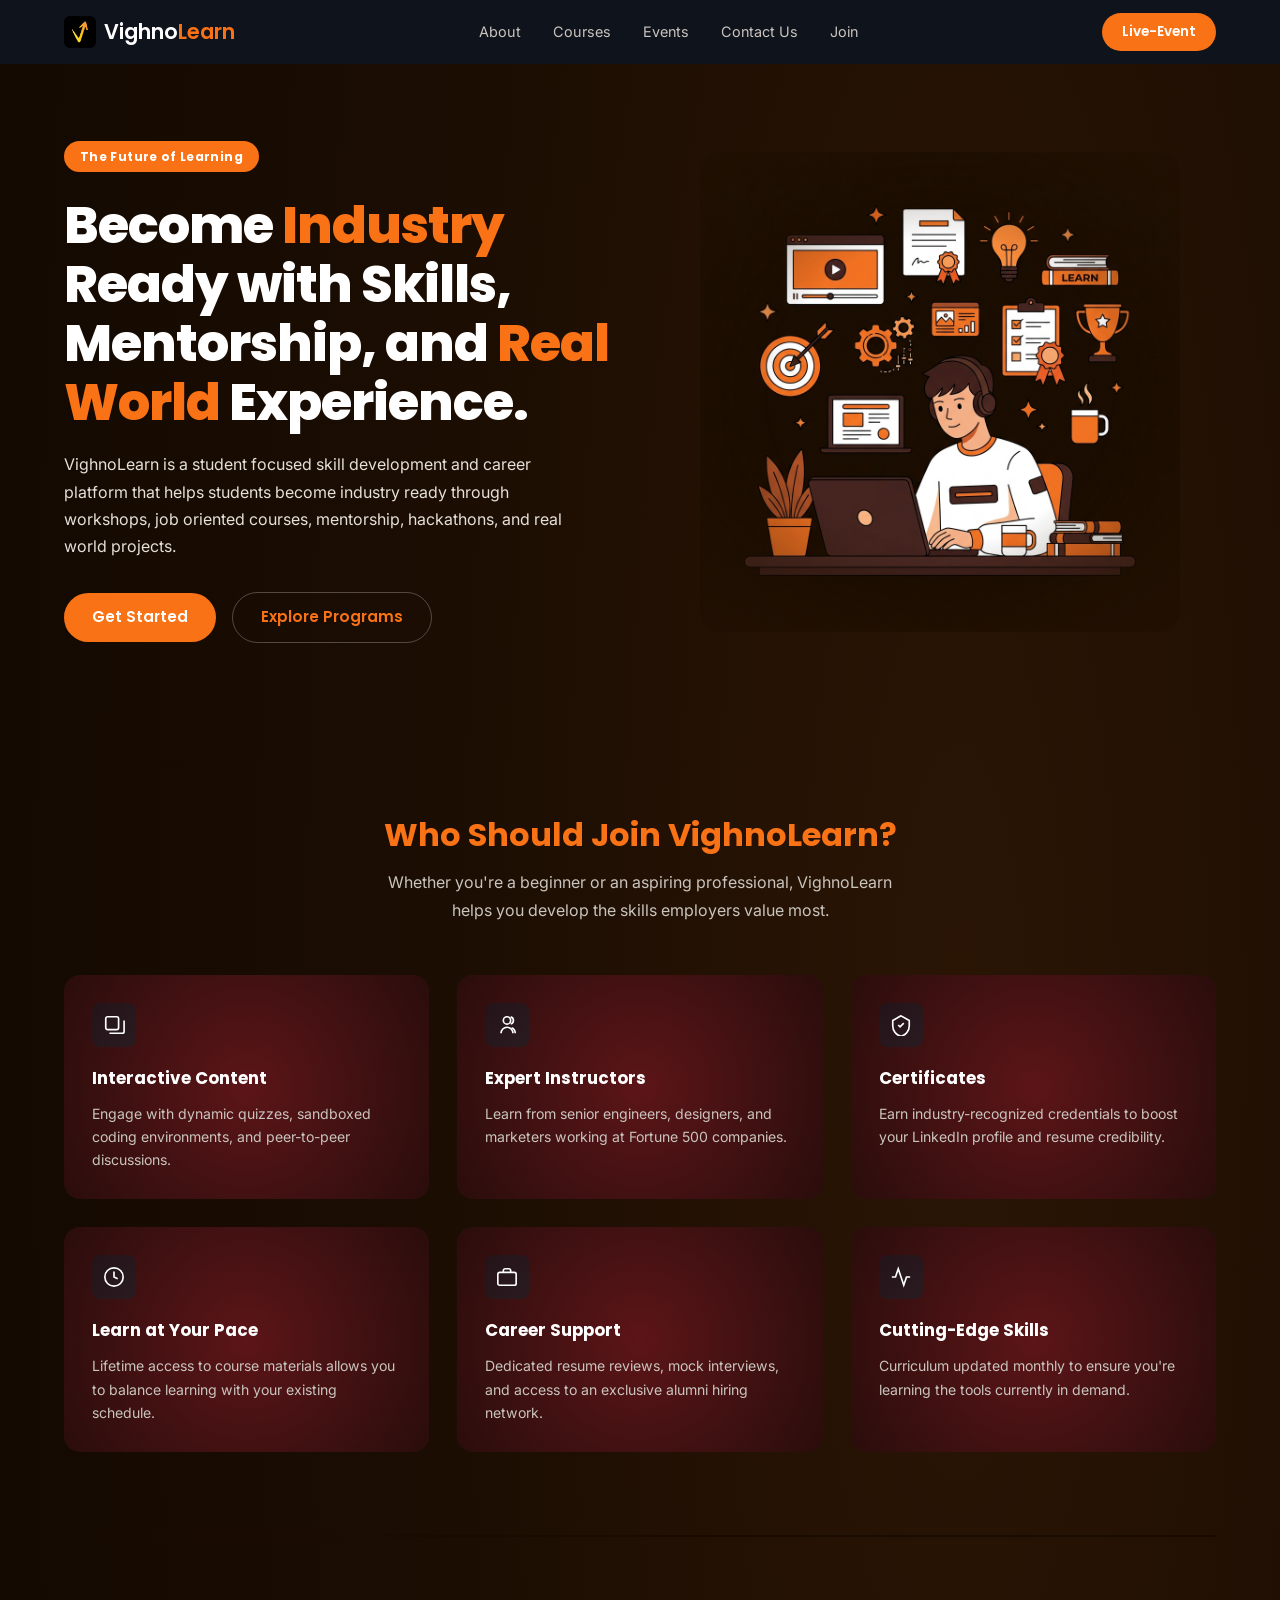
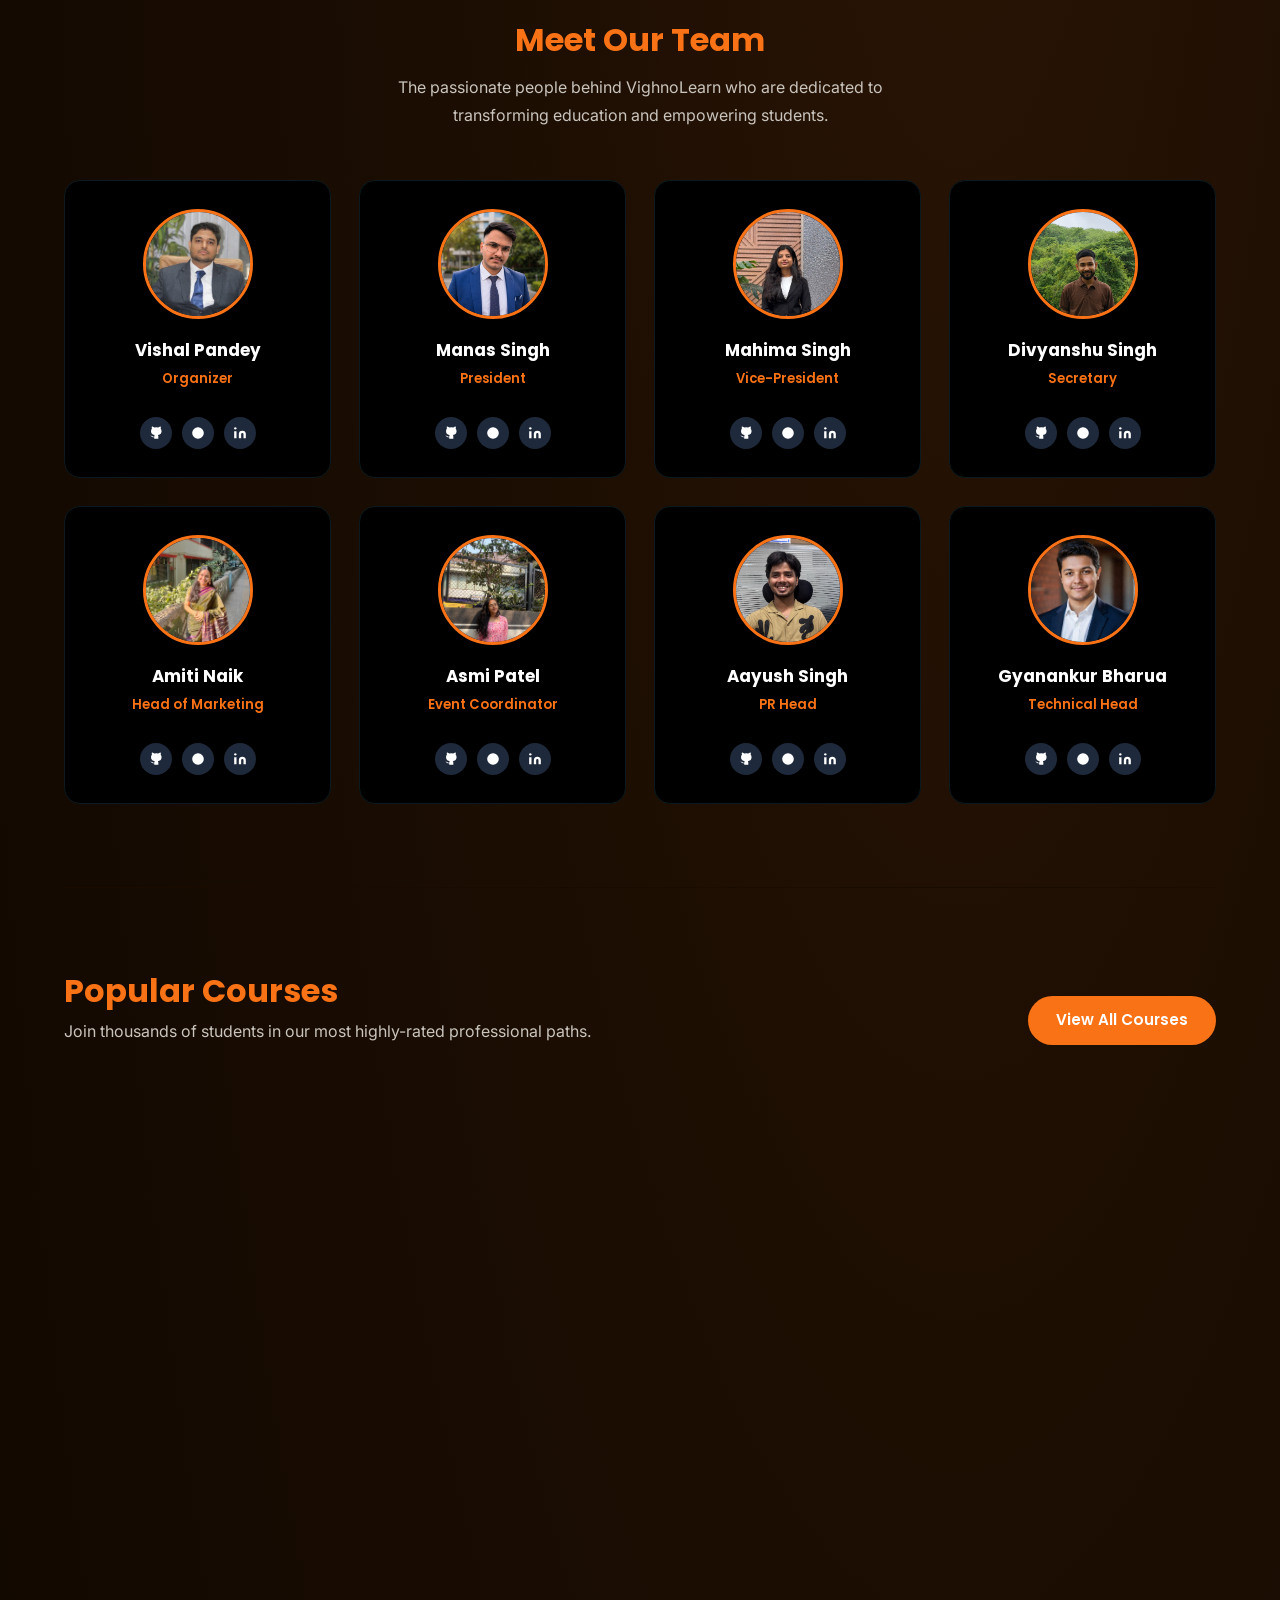
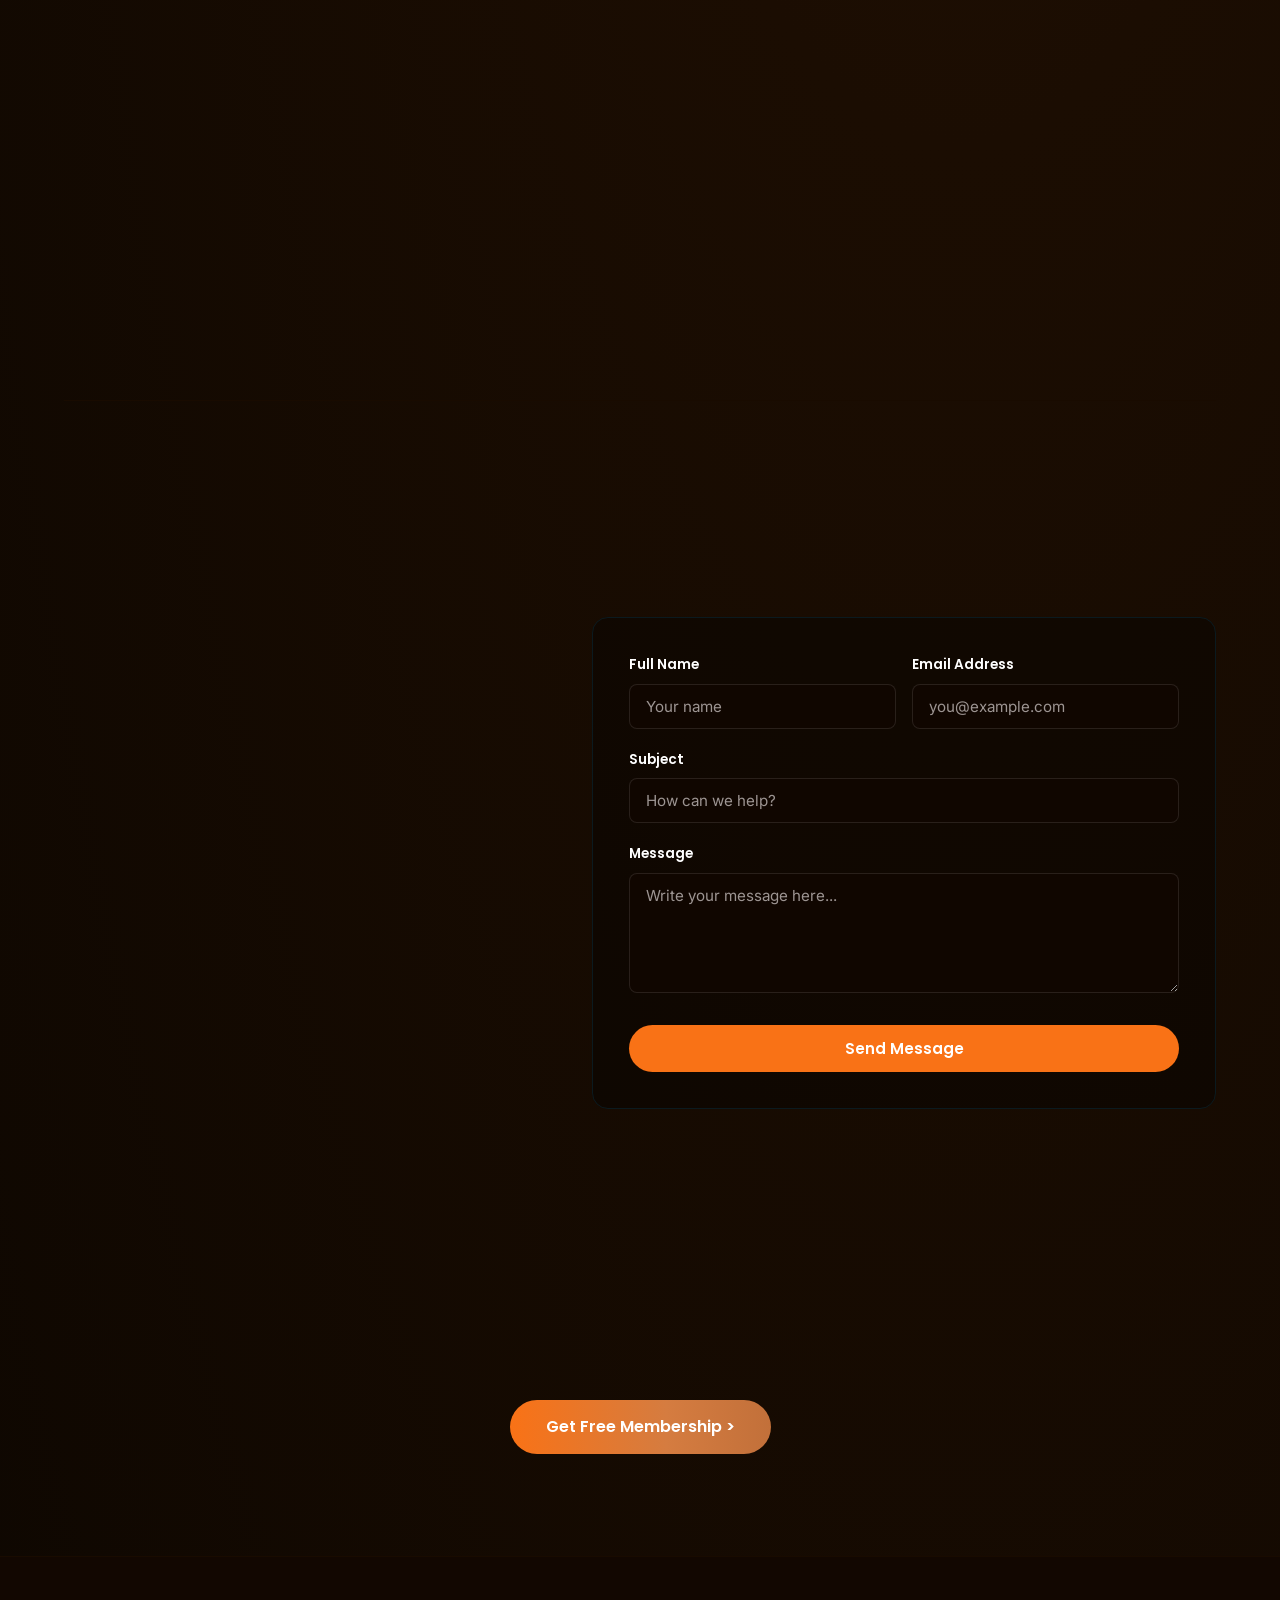
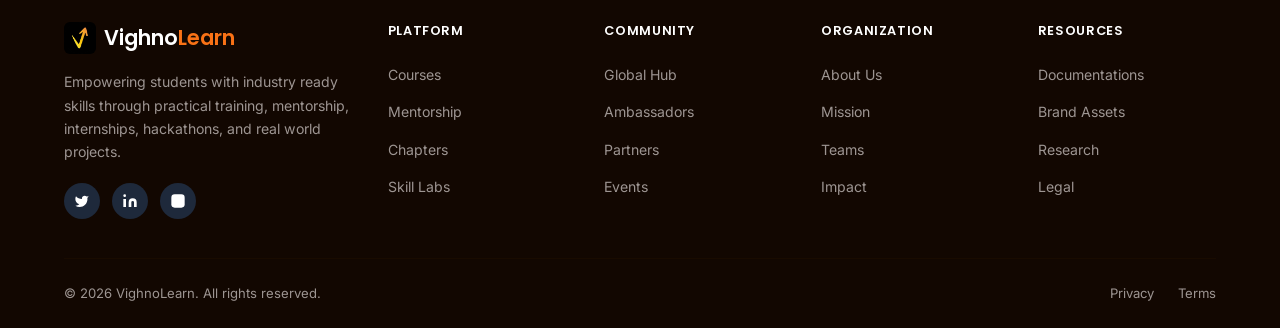
==== commit f3d0e634: "fixed responsivness" ====
--- a/index.html
+++ b/index.html
@@ -221,7 +221,7 @@
         <div class="team-card" id="team-member-1">
           <img src="images/Vishal sir.jpeg" alt="Vishal Pandey" class="team-avatar">
           <h3>Vishal Pandey</h3>
-          <span class="team-role"></span>
+          <span class="team-role">Organizer</span>
           <div class="team-socials">
             <a href="#" aria-label="GitHub"><svg viewBox="0 0 24 24">
                 <path
@@ -239,8 +239,8 @@
               </svg></a>
           </div>
         </div>
-        <!-- Team Member 1 -->
-        <div class="team-card" id="team-member-1">
+        <!-- Team Member 2 -->
+        <div class="team-card" id="team-member-2">
           <img src="images/manas-shukla.jpeg" alt="Manas Singh" class="team-avatar">
           <h3>Manas Singh</h3>
           <span class="team-role">President</span>
@@ -262,8 +262,8 @@
           </div>
         </div>
 
-        <!-- Team Member 2 -->
-        <div class="team-card" id="team-member-2">
+        <!-- Team Member 3 -->
+        <div class="team-card" id="team-member-3">
           <img src="images/mahima-singh.jpeg" alt="Mahima Singh" class="team-avatar">
           <h3>Mahima Singh</h3>
           <span class="team-role">Vice-President</span>
@@ -285,8 +285,8 @@
           </div>
         </div>
 
-        <!-- Team Member 3 -->
-        <div class="team-card" id="team-member-3">
+        <!-- Team Member 4 -->
+        <div class="team-card" id="team-member-4">
           <img src="images/whatsapp-image-2026-08-09.jpeg" alt="Divyanshu Singh" class="team-avatar">
           <h3>Divyanshu Singh</h3>
           <span class="team-role">Secretary</span>
@@ -308,8 +308,8 @@
           </div>
         </div>
 
-        <!-- Team Member 4 -->
-        <div class="team-card" id="team-member-4">
+        <!-- Team Member 5 -->
+        <div class="team-card" id="team-member-5">
           <img src="images/amiti-naik.jpeg" alt="Amiti Naik" class="team-avatar">
           <h3>Amiti Naik</h3>
           <span class="team-role">Head of Marketing</span>
@@ -331,8 +331,8 @@
           </div>
         </div>
 
-        <!-- Team Member 5 -->
-        <div class="team-card" id="team-member-5">
+        <!-- Team Member 6 -->
+        <div class="team-card" id="team-member-6">
           <img src="images/asmi.jpeg" alt="Asmi Patel" class="team-avatar">
           <h3>Asmi Patel</h3>
           <span class="team-role">Event Coordinator</span>
@@ -354,8 +354,8 @@
           </div>
         </div>
 
-        <!-- Team Member 6 -->
-        <div class="team-card" id="team-member-6">
+        <!-- Team Member 7 -->
+        <div class="team-card" id="team-member-7">
           <img src="images/asyush-singh.jpeg" alt="Aayush Singh" class="team-avatar">
           <h3>Aayush Singh</h3>
           <span class="team-role">PR Head</span>
@@ -377,8 +377,8 @@
           </div>
         </div>
 
-        <!-- Team Member 7 -->
-        <div class="team-card" id="team-member-7">
+        <!-- Team Member 8 -->
+        <div class="team-card" id="team-member-8">
           <img src="images/Gyanankur.jpeg" alt="Gyanankur Bharua" class="team-avatar">
           <h3>Gyanankur Bharua</h3>
           <span class="team-role">Technical Head</span>
--- a/css/variables.css
+++ b/css/variables.css
@@ -16,7 +16,6 @@
   --bg-pure-black: #000000;
   --bg-course-card: #000000;
   --bg-course-card-border: #0b1a1f;
-
 
   /* Brand Orange */
   --orange-primary: #f97216;
@@ -44,9 +43,10 @@
   /* Divider */
   --divider: #190b00;
 
-  /* Spacing */
-  --section-padding: 100px;
-  --grid-gap: 28px;
+  /* Responsive Fluid Spacing */
+  --section-padding: clamp(3.25rem, 6.5vw, 6.25rem);
+  --container-padding: clamp(1rem, 3.5vw, 1.5rem);
+  --grid-gap: clamp(1.25rem, 2.5vw, 1.75rem);
 
   /* Radius */
   --radius-card: 16px;
--- a/css/base.css
+++ b/css/base.css
@@ -14,6 +14,7 @@
   scroll-behavior: smooth;
   -webkit-font-smoothing: antialiased;
   -moz-osx-font-smoothing: grayscale;
+  overflow-x: hidden;
 }
 
 body {
@@ -23,6 +24,7 @@
   min-height: 100vh;
   line-height: 1.6;
   overflow-x: hidden;
+  width: 100%;
 }
 
 a {
@@ -46,7 +48,8 @@
   width: 100%;
   max-width: 1200px;
   margin: 0 auto;
-  padding: 0 24px;
+  padding-left: var(--container-padding);
+  padding-right: var(--container-padding);
 }
 
 .section-divider {
@@ -58,21 +61,23 @@
 /* --- Shared Section Header --- */
 .section-header {
   text-align: center;
-  margin-bottom: 56px;
+  margin-bottom: clamp(2rem, 4vw, 3.5rem);
 }
 
 .section-header h2 {
   font-family: var(--font-heading);
   font-weight: 700;
-  font-size: 2rem;
+  font-size: clamp(1.5rem, 3.5vw, 2rem);
   color: var(--orange-primary);
-  margin-bottom: 14px;
+  margin-bottom: 0.875rem;
+  line-height: 1.25;
 }
 
 .section-header p {
-  font-size: 1rem;
+  font-size: clamp(0.875rem, 1.5vw, 1rem);
   color: var(--text-body-muted);
   max-width: 520px;
   margin: 0 auto;
   line-height: 1.7;
 }
+
--- a/css/buttons.css
+++ b/css/buttons.css
@@ -8,11 +8,13 @@
   justify-content: center;
   font-family: var(--font-heading);
   font-weight: 600;
-  font-size: 0.95rem;
+  font-size: clamp(0.875rem, 1.8vw, 0.95rem);
   border-radius: var(--radius-pill);
-  padding: 12px 28px;
+  padding: 12px clamp(20px, 4vw, 28px);
   cursor: pointer;
   border: none;
+  max-width: 100%;
+  text-align: center;
   transition: transform 0.2s ease, box-shadow 0.2s ease, opacity 0.2s ease;
 }
 
@@ -44,6 +46,7 @@
 .btn-cta {
   background: linear-gradient(90deg, #f97216 0%, #d57c40 60%, #c2703a 100%);
   color: var(--text-white);
-  font-size: 1rem;
-  padding: 14px 36px;
+  font-size: clamp(0.92rem, 2vw, 1rem);
+  padding: 14px clamp(24px, 5vw, 36px);
 }
+
--- a/css/navbar.css
+++ b/css/navbar.css
@@ -7,7 +7,7 @@
   top: 0;
   z-index: 1000;
   background-color: var(--bg-nav);
-  padding: 0 24px;
+  width: 100%;
 }
 
 .navbar .container {
@@ -19,12 +19,13 @@
 
 /* Logo */
 .logo {
-  display: flex;
+  display: inline-flex;
   align-items: center;
-  gap: 8px;
+  gap: 0.5rem;
   font-family: var(--font-heading);
   font-weight: 600;
-  font-size: 1.3rem;
+  font-size: clamp(1.1rem, 2.5vw, 1.3rem);
+  flex-shrink: 0;
 }
 
 .logo-icon {
@@ -32,6 +33,7 @@
   height: 32px;
   border-radius: 6px;
   object-fit: cover;
+  flex-shrink: 0;
 }
 
 .logo-white {
@@ -46,7 +48,7 @@
 .nav-links {
   display: flex;
   align-items: center;
-  gap: 32px;
+  gap: clamp(1.25rem, 2.5vw, 2rem);
 }
 
 .nav-links a {
@@ -54,6 +56,7 @@
   font-size: 0.9rem;
   font-weight: 400;
   color: #c9c4bd;
+  transition: color 0.2s ease;
 }
 
 .nav-links a:hover {
@@ -64,7 +67,8 @@
 .nav-actions {
   display: flex;
   align-items: center;
-  gap: 16px;
+  gap: 1rem;
+  flex-shrink: 0;
 }
 
 .nav-login {
@@ -83,11 +87,12 @@
   color: var(--text-white);
   font-family: var(--font-heading);
   font-weight: 600;
-  font-size: 0.85rem;
-  padding: 8px 20px;
+  font-size: clamp(0.78rem, 1.5vw, 0.85rem);
+  padding: 8px clamp(12px, 2vw, 20px);
   border-radius: var(--radius-pill);
   border: none;
   cursor: pointer;
+  white-space: nowrap;
   transition: transform 0.2s ease, box-shadow 0.2s ease;
 }
 
@@ -100,11 +105,13 @@
 .hamburger {
   display: none;
   flex-direction: column;
+  justify-content: center;
   gap: 5px;
   cursor: pointer;
   background: none;
   border: none;
-  padding: 4px;
+  padding: 6px;
+  z-index: 1001;
 }
 
 .hamburger span {
@@ -112,5 +119,80 @@
   width: 24px;
   height: 2px;
   background-color: var(--text-white);
-  transition: all 0.3s ease;
+  transition: transform 0.3s ease, opacity 0.3s ease;
+  border-radius: 2px;
 }
+
+/* ========================================
+   Responsive Media Queries for Navbar
+   ======================================== */
+
+@media (max-width: 768px) {
+  .nav-links {
+    position: absolute;
+    top: 64px;
+    left: 0;
+    width: 100%;
+    max-height: calc(100vh - 64px);
+    overflow-y: auto;
+    background-color: rgba(15, 19, 28, 0.98);
+    backdrop-filter: blur(14px);
+    -webkit-backdrop-filter: blur(14px);
+    flex-direction: column;
+    padding: clamp(1.5rem, 4vw, 2rem) var(--container-padding);
+    gap: 1.5rem;
+    border-bottom: 1px solid var(--divider);
+    z-index: 999;
+    
+    /* Smooth slide-down & fade animation */
+    opacity: 0;
+    visibility: hidden;
+    pointer-events: none;
+    transform: translateY(-12px);
+    transition: opacity 0.3s cubic-bezier(0.4, 0, 0.2, 1), 
+                transform 0.3s cubic-bezier(0.4, 0, 0.2, 1), 
+                visibility 0.3s;
+  }
+
+  .nav-links.active {
+    opacity: 1;
+    visibility: visible;
+    pointer-events: auto;
+    transform: translateY(0);
+  }
+
+  .hamburger {
+    display: flex;
+  }
+
+  /* Hamburger Toggle Animation */
+  .hamburger.open span:nth-child(1) {
+    transform: translateY(7px) rotate(45deg);
+  }
+
+  .hamburger.open span:nth-child(2) {
+    opacity: 0;
+  }
+
+  .hamburger.open span:nth-child(3) {
+    transform: translateY(-7px) rotate(-45deg);
+  }
+}
+
+@media (max-width: 480px) {
+  .logo {
+    font-size: 1.15rem;
+    gap: 0.375rem;
+  }
+
+  .logo-icon {
+    width: 28px;
+    height: 28px;
+  }
+
+  .nav-actions {
+    gap: 0.5rem;
+  }
+}
+
+
--- a/css/hero.css
+++ b/css/hero.css
@@ -3,13 +3,13 @@
    ======================================== */
 
 .hero {
-  padding: 80px 0 100px;
+  padding: clamp(2.5rem, 6vw, 5rem) 0 clamp(3rem, 7vw, 6.25rem);
 }
 
 .hero .container {
   display: flex;
   align-items: center;
-  gap: 48px;
+  gap: clamp(2rem, 4vw, 3rem);
 }
 
 .hero-content {
@@ -23,20 +23,20 @@
   color: var(--text-white);
   font-family: var(--font-heading);
   font-weight: 700;
-  font-size: 0.75rem;
+  font-size: clamp(0.7rem, 1.5vw, 0.75rem);
   letter-spacing: 0.03em;
   padding: 6px 16px;
   border-radius: var(--radius-pill);
-  margin-bottom: 24px;
+  margin-bottom: clamp(1rem, 2.5vw, 1.5rem);
 }
 
 .hero h1 {
   font-family: var(--font-heading);
   font-weight: 800;
-  font-size: 3.2rem;
+  font-size: clamp(1.85rem, 4.5vw, 3.2rem);
   line-height: 1.15;
   color: var(--text-white);
-  margin-bottom: 20px;
+  margin-bottom: clamp(1rem, 2vw, 1.25rem);
   letter-spacing: -0.02em;
 }
 
@@ -45,17 +45,17 @@
 }
 
 .hero-text {
-  font-size: 1rem;
+  font-size: clamp(0.9rem, 1.8vw, 1rem);
   color: var(--text-body);
   line-height: 1.7;
   max-width: 500px;
-  margin-bottom: 32px;
+  margin-bottom: clamp(1.5rem, 3vw, 2rem);
 }
 
 .hero-buttons {
   display: flex;
   align-items: center;
-  gap: 16px;
+  gap: 1rem;
   flex-wrap: wrap;
 }
 
@@ -64,6 +64,7 @@
   display: flex;
   justify-content: center;
   align-items: center;
+  min-width: 0;
 }
 
 .hero-illustration img {
@@ -74,3 +75,4 @@
   -webkit-mask-image: radial-gradient(ellipse 85% 80% at center, rgba(0,0,0,1) 40%, rgba(0,0,0,0) 100%);
   mask-image: radial-gradient(ellipse 85% 80% at center, rgba(0,0,0,1) 40%, rgba(0,0,0,0) 100%);
 }
+
--- a/css/features.css
+++ b/css/features.css
@@ -9,14 +9,17 @@
 /* Feature Cards Grid */
 .features-grid {
   display: grid;
-  grid-template-columns: repeat(3, 1fr);
+  grid-template-columns: repeat(auto-fit, minmax(min(100%, 280px), 1fr));
   gap: var(--grid-gap);
 }
 
 .feature-card {
   background: radial-gradient(circle at center, var(--card-maroon-center) 0%, var(--card-maroon-edge) 100%);
   border-radius: var(--radius-card);
-  padding: 28px;
+  padding: clamp(1.25rem, 3vw, 1.75rem);
+  display: flex;
+  flex-direction: column;
+  height: 100%;
   transition: transform 0.3s ease, box-shadow 0.3s ease;
 }
 
@@ -33,7 +36,8 @@
   display: flex;
   align-items: center;
   justify-content: center;
-  margin-bottom: 18px;
+  margin-bottom: 1.125rem;
+  flex-shrink: 0;
 }
 
 .feature-icon svg {
@@ -49,11 +53,13 @@
   font-weight: 700;
   font-size: 1.05rem;
   color: var(--text-white);
-  margin-bottom: 10px;
+  margin-bottom: 0.625rem;
 }
 
 .feature-card p {
   font-size: 0.88rem;
   color: var(--text-body-muted);
   line-height: 1.65;
+  flex: 1;
 }
+
--- a/css/team.css
+++ b/css/team.css
@@ -6,26 +6,26 @@
   padding: var(--section-padding) 0;
 }
 
-/* Team Cards Grid — 7 cards: 4 top row, 3 bottom row centered */
+/* Team Cards Grid */
 .team-grid {
-  display: flex;
-  flex-wrap: wrap;
+  display: grid;
+  grid-template-columns: repeat(auto-fit, minmax(min(100%, 250px), 1fr));
+  gap: var(--grid-gap);
   justify-content: center;
-  gap: var(--grid-gap);
 }
 
 .team-card {
   background-color: var(--bg-course-card);
   border: 1px solid var(--bg-course-card-border);
   border-radius: var(--radius-card);
-  padding: 28px 24px;
+  padding: clamp(1.25rem, 3vw, 1.75rem) clamp(1rem, 2.5vw, 1.5rem);
   text-align: center;
   transition: transform 0.3s ease, box-shadow 0.3s ease;
-  width: calc(25% - var(--grid-gap));
-  max-width: 280px;
   display: flex;
   flex-direction: column;
   align-items: center;
+  height: 100%;
+  width: 100%;
 }
 
 .team-card:hover {
@@ -39,10 +39,11 @@
   border-radius: 50%;
   object-fit: cover;
   object-position: center top;
-  margin: 0 auto 18px;
+  margin: 0 auto 1.125rem;
   border: 3px solid var(--orange-primary);
   background-color: #1a1014;
   display: block;
+  flex-shrink: 0;
 }
 
 /* Placeholder avatar when no image is provided */
@@ -50,12 +51,13 @@
   width: 110px;
   height: 110px;
   border-radius: 50%;
-  margin: 0 auto 18px;
+  margin: 0 auto 1.125rem;
   border: 3px solid var(--orange-primary);
   background: linear-gradient(135deg, var(--icon-chip-bg), var(--icon-chip-bg-alt));
   display: flex;
   align-items: center;
   justify-content: center;
+  flex-shrink: 0;
 }
 
 .team-avatar-placeholder svg {
@@ -71,7 +73,7 @@
   font-weight: 700;
   font-size: 1.05rem;
   color: var(--text-white);
-  margin-bottom: 4px;
+  margin-bottom: 0.25rem;
 }
 
 .team-card .team-role {
@@ -79,7 +81,7 @@
   font-weight: 600;
   font-size: 0.82rem;
   color: var(--orange-primary);
-  margin-bottom: 12px;
+  margin-bottom: 0.75rem;
   display: block;
 }
 
@@ -95,7 +97,7 @@
   justify-content: center;
   gap: 10px;
   margin-top: auto;
-  padding-top: 14px;
+  padding-top: 1rem;
 }
 
 .team-socials a {
@@ -119,3 +121,4 @@
   height: 14px;
   fill: var(--text-white);
 }
+
--- a/css/visionaries.css
+++ b/css/visionaries.css
@@ -7,16 +7,18 @@
 }
 
 .visionaries-grid {
-  display: flex;
+  display: grid;
+  grid-template-columns: repeat(auto-fit, minmax(min(100%, 280px), 1fr));
+  max-width: 760px;
+  margin: 0 auto;
+  gap: var(--grid-gap);
   justify-content: center;
-  gap: 40px;
-  flex-wrap: wrap;
 }
 
 .visionary-card {
   position: relative;
-  width: 340px;
-  height: 440px;
+  width: 100%;
+  height: clamp(340px, 45vw, 440px);
   border-radius: var(--radius-card);
   overflow: hidden;
   transition: transform 0.4s ease, box-shadow 0.4s ease;
@@ -96,22 +98,3 @@
   border-color: var(--orange-primary);
 }
 
-/* Responsive */
-@media (max-width: 768px) {
-  .visionaries-grid {
-    gap: 28px;
-  }
-
-  .visionary-card {
-    width: 280px;
-    height: 380px;
-  }
-}
-
-@media (max-width: 480px) {
-  .visionary-card {
-    width: 100%;
-    max-width: 320px;
-    height: 400px;
-  }
-}
--- a/css/courses.css
+++ b/css/courses.css
@@ -10,28 +10,29 @@
   display: flex;
   align-items: flex-end;
   justify-content: space-between;
-  margin-bottom: 48px;
+  margin-bottom: clamp(2rem, 4vw, 3rem);
   flex-wrap: wrap;
-  gap: 16px;
+  gap: 1rem;
 }
 
 .courses-header-text h2 {
   font-family: var(--font-heading);
   font-weight: 700;
-  font-size: 2rem;
+  font-size: clamp(1.5rem, 3.5vw, 2rem);
   color: var(--orange-primary);
-  margin-bottom: 8px;
+  margin-bottom: 0.5rem;
+  line-height: 1.25;
 }
 
 .courses-header-text p {
-  font-size: 1rem;
+  font-size: clamp(0.875rem, 1.5vw, 1rem);
   color: var(--text-body-muted);
 }
 
 /* Course Cards Grid */
 .courses-grid {
   display: grid;
-  grid-template-columns: repeat(3, 1fr);
+  grid-template-columns: repeat(auto-fit, minmax(min(100%, 290px), 1fr));
   gap: var(--grid-gap);
 }
 
@@ -40,6 +41,9 @@
   border: 1px solid var(--bg-course-card-border);
   border-radius: var(--radius-course-card);
   overflow: hidden;
+  display: flex;
+  flex-direction: column;
+  height: 100%;
   transition: transform 0.3s ease, box-shadow 0.3s ease;
 }
 
@@ -52,18 +56,22 @@
   width: 100%;
   aspect-ratio: 16 / 9;
   object-fit: cover;
+  flex-shrink: 0;
 }
 
 .course-body {
-  padding: 18px 20px;
+  padding: clamp(1rem, 2.5vw, 1.25rem);
+  display: flex;
+  flex-direction: column;
+  flex: 1;
 }
 
 .course-title-row {
   display: flex;
   align-items: flex-start;
   justify-content: space-between;
-  gap: 8px;
-  margin-bottom: 8px;
+  gap: 0.5rem;
+  margin-bottom: 0.5rem;
 }
 
 .course-title-row h3 {
@@ -94,20 +102,22 @@
   font-size: 0.83rem;
   color: var(--text-body-muted);
   line-height: 1.55;
-  margin-bottom: 14px;
+  margin-bottom: 0.875rem;
+  flex: 1;
 }
 
 .course-divider {
   height: 1px;
   background-color: var(--divider);
-  margin-bottom: 14px;
+  margin-bottom: 0.875rem;
+  margin-top: auto;
 }
 
 .course-footer {
   display: flex;
   align-items: center;
   justify-content: space-between;
-  padding-bottom: 4px;
+  padding-bottom: 2px;
 }
 
 .course-price {
@@ -128,3 +138,4 @@
 .course-enroll:hover {
   opacity: 0.8;
 }
+
--- a/css/contact.css
+++ b/css/contact.css
@@ -8,8 +8,8 @@
 
 .contact-wrapper {
   display: grid;
-  grid-template-columns: 1fr 1.4fr;
-  gap: 48px;
+  grid-template-columns: 1fr 1.3fr;
+  gap: clamp(1.5rem, 4vw, 3rem);
   align-items: start;
 }
 
@@ -17,13 +17,13 @@
 .contact-info {
   display: flex;
   flex-direction: column;
-  gap: 28px;
+  gap: clamp(1.25rem, 2.5vw, 1.75rem);
 }
 
 .contact-info-card {
   display: flex;
   align-items: flex-start;
-  gap: 16px;
+  gap: 1rem;
 }
 
 .contact-icon {
@@ -35,6 +35,7 @@
   display: flex;
   align-items: center;
   justify-content: center;
+  flex-shrink: 0;
 }
 
 .contact-icon svg {
@@ -50,13 +51,14 @@
   font-weight: 700;
   font-size: 0.95rem;
   color: var(--text-white);
-  margin-bottom: 4px;
+  margin-bottom: 0.25rem;
 }
 
 .contact-info-card p {
   font-size: 0.88rem;
   color: var(--text-body-muted);
   line-height: 1.55;
+  word-break: break-word;
 }
 
 .contact-info-card a {
@@ -72,17 +74,17 @@
   background-color: rgba(0, 0, 0, 0.35);
   border: 1px solid var(--bg-course-card-border);
   border-radius: var(--radius-card);
-  padding: 36px;
+  padding: clamp(1.25rem, 3.5vw, 2.25rem);
 }
 
 .form-row {
   display: grid;
   grid-template-columns: 1fr 1fr;
-  gap: 16px;
+  gap: 1rem;
 }
 
 .form-group {
-  margin-bottom: 20px;
+  margin-bottom: 1.25rem;
 }
 
 .form-group label {
@@ -91,7 +93,7 @@
   font-weight: 600;
   font-size: 0.85rem;
   color: var(--text-white);
-  margin-bottom: 8px;
+  margin-bottom: 0.5rem;
 }
 
 .form-group input,
@@ -104,7 +106,7 @@
   border-radius: var(--radius-chip);
   color: var(--text-body);
   font-family: var(--font-body);
-  font-size: 0.9rem;
+  font-size: 0.95rem;
   outline: none;
   transition: border-color 0.25s ease, box-shadow 0.25s ease;
 }
@@ -130,3 +132,4 @@
   width: 100%;
   margin-top: 4px;
 }
+
--- a/css/cta.css
+++ b/css/cta.css
@@ -3,16 +3,17 @@
    ======================================== */
 
 .closing-cta {
-  padding: var(--section-padding) 0 120px;
+  padding: var(--section-padding) 0 clamp(3.5rem, 8vw, 7.5rem);
   text-align: center;
 }
 
 .closing-cta h2 {
   font-family: var(--font-heading);
   font-weight: 800;
-  font-size: 2.4rem;
+  font-size: clamp(1.6rem, 3.5vw, 2.4rem);
   color: var(--text-white);
-  margin-bottom: 16px;
+  margin-bottom: 1rem;
+  line-height: 1.2;
 }
 
 .closing-cta h2 em {
@@ -21,7 +22,11 @@
 }
 
 .closing-cta p {
-  font-size: 1.05rem;
+  font-size: clamp(0.95rem, 1.5vw, 1.05rem);
   color: var(--text-body-muted);
-  margin-bottom: 36px;
+  margin-bottom: clamp(1.75rem, 3.5vw, 2.25rem);
+  max-width: 540px;
+  margin-left: auto;
+  margin-right: auto;
 }
+
--- a/css/footer.css
+++ b/css/footer.css
@@ -5,6 +5,7 @@
 .site-footer {
   background-color: #120701;
   padding-top: 0;
+  width: 100%;
 }
 
 .footer-top-divider {
@@ -14,23 +15,35 @@
 
 .footer-content {
   display: grid;
-  grid-template-columns: 1.5fr 1fr 1fr 1fr 1fr;
-  gap: 40px;
-  padding: 64px 0 48px;
+  grid-template-columns: 1.6fr 1fr 1fr 1fr 1fr;
+  gap: clamp(1.5rem, 3vw, 2.5rem);
+  padding: clamp(2.5rem, 5vw, 4rem) 0 clamp(1.5rem, 3vw, 3rem);
 }
 
 /* Footer brand column */
+.footer-brand {
+  display: flex;
+  flex-direction: column;
+  align-items: flex-start;
+}
+
+.footer-brand .logo {
+  display: inline-flex;
+}
+
 .footer-brand p {
   font-size: 0.88rem;
   color: var(--text-footer-link);
   line-height: 1.65;
-  margin-top: 16px;
-  margin-bottom: 20px;
+  margin-top: 1rem;
+  margin-bottom: 1.25rem;
+  max-width: 320px;
 }
 
 .social-icons {
   display: flex;
   gap: 12px;
+  align-items: center;
 }
 
 .social-icon {
@@ -42,6 +55,7 @@
   align-items: center;
   justify-content: center;
   transition: background-color 0.25s ease, transform 0.2s ease;
+  flex-shrink: 0;
 }
 
 .social-icon:hover {
@@ -56,25 +70,35 @@
 }
 
 /* Footer link columns */
+.footer-column {
+  display: flex;
+  flex-direction: column;
+  align-items: flex-start;
+  text-align: left;
+}
+
 .footer-column h4 {
   font-family: var(--font-heading);
   font-weight: 600;
-  font-size: 0.78rem;
+  font-size: 0.8rem;
   color: var(--text-footer-heading);
   text-transform: uppercase;
   letter-spacing: 0.05em;
-  margin-bottom: 20px;
+  margin-bottom: 1.25rem;
 }
 
 .footer-column ul {
   display: flex;
   flex-direction: column;
-  gap: 12px;
+  gap: 0.75rem;
+  width: 100%;
 }
 
 .footer-column a {
   font-size: 0.88rem;
   color: var(--text-footer-link);
+  display: inline-block;
+  transition: color 0.2s ease;
 }
 
 .footer-column a:hover {
@@ -86,10 +110,10 @@
   display: flex;
   align-items: center;
   justify-content: space-between;
-  padding: 24px 0;
+  padding: 1.5rem 0;
   border-top: 1px solid var(--divider);
   flex-wrap: wrap;
-  gap: 12px;
+  gap: 1rem;
 }
 
 .footer-bottom p {
@@ -99,7 +123,8 @@
 
 .footer-legal {
   display: flex;
-  gap: 24px;
+  gap: 1.5rem;
+  align-items: center;
 }
 
 .footer-legal a {
@@ -110,3 +135,4 @@
 .footer-legal a:hover {
   color: var(--orange-primary);
 }
+
--- a/css/responsive.css
+++ b/css/responsive.css
@@ -2,43 +2,77 @@
    VighnoLearn — Responsive Breakpoints
    ======================================== */
 
-/* ---- LARGE TABLET (≤ 1024px) ---- */
-@media (max-width: 1024px) {
-  /* Team: 3 columns */
-  .team-card {
-    width: calc(33.333% - var(--grid-gap));
+/* ========================================
+   1. DESKTOP (> 1024px)
+   ======================================== */
+@media (min-width: 1025px) {
+  .features-grid {
+    grid-template-columns: repeat(3, 1fr);
+  }
+
+  .courses-grid {
+    grid-template-columns: repeat(3, 1fr);
+  }
+
+  .team-grid {
+    grid-template-columns: repeat(4, 1fr);
+  }
+
+  .footer-content {
+    grid-template-columns: 1.6fr repeat(4, 1fr);
   }
 }
 
-/* ---- TABLET (≤ 768px) ---- */
+/* ========================================
+   2. TABLET (768px - 1024px)
+   ======================================== */
+@media (max-width: 1024px) and (min-width: 769px) {
+  .hero .container {
+    gap: 2rem;
+  }
+
+  .hero-illustration img {
+    max-width: 380px;
+  }
+
+  /* Grids: 2 columns */
+  .features-grid {
+    grid-template-columns: repeat(2, 1fr);
+  }
+
+  .courses-grid {
+    grid-template-columns: repeat(2, 1fr);
+  }
+
+  .team-grid {
+    grid-template-columns: repeat(2, 1fr);
+  }
+
+  .contact-wrapper {
+    grid-template-columns: 1fr 1.2fr;
+    gap: 2rem;
+  }
+
+  /* Footer on Tablet: brand row + 2x2 link grid */
+  .footer-content {
+    grid-template-columns: repeat(2, 1fr);
+    gap: 2rem;
+  }
+
+  .footer-brand {
+    grid-column: 1 / -1;
+    margin-bottom: 0.5rem;
+  }
+
+  .footer-brand p {
+    max-width: 500px;
+  }
+}
+
+/* ========================================
+   3. MOBILE & SMALL TABLET (≤ 768px)
+   ======================================== */
 @media (max-width: 768px) {
-  :root {
-    --section-padding: 72px;
-  }
-
-  /* Nav */
-  .nav-links {
-    display: none;
-    position: absolute;
-    top: 64px;
-    left: 0;
-    right: 0;
-    background-color: var(--bg-nav);
-    flex-direction: column;
-    padding: 24px;
-    gap: 20px;
-    border-bottom: 1px solid var(--divider);
-    z-index: 999;
-  }
-
-  .nav-links.active {
-    display: flex;
-  }
-
-  .hamburger {
-    display: flex;
-  }
-
   /* Hero */
   .hero .container {
     flex-direction: column;
@@ -47,10 +81,9 @@
 
   .hero-content {
     max-width: 100%;
-  }
-
-  .hero h1 {
-    font-size: 2.4rem;
+    display: flex;
+    flex-direction: column;
+    align-items: center;
   }
 
   .hero-text {
@@ -61,68 +94,124 @@
 
   .hero-buttons {
     justify-content: center;
+    width: 100%;
+  }
+
+  .hero-illustration {
+    width: 100%;
   }
 
   .hero-illustration img {
-    max-width: 360px;
-  }
-
-  /* Grids */
+    max-width: 340px;
+    margin: 0 auto;
+  }
+
+  /* Cards: TWO per row on mobile (features, courses, team) */
   .features-grid,
-  .courses-grid {
-    grid-template-columns: repeat(2, 1fr);
-  }
-
-  /* Team: 2 columns */
+  .courses-grid,
+  .team-grid {
+    grid-template-columns: repeat(2, 1fr);
+    gap: 1rem;
+    max-width: 100%;
+    margin-left: 0;
+    margin-right: 0;
+  }
+
+  /* Prevent card content from overflowing its grid cell */
+  .feature-card,
+  .course-card,
   .team-card {
-    width: calc(50% - var(--grid-gap));
-    max-width: 300px;
-  }
-
-  /* Contact */
+    min-width: 0;
+  }
+
+  /* Visionaries stay full-width single column (large photo cards) */
+  .visionaries-grid {
+    grid-template-columns: 1fr;
+    max-width: 480px;
+    margin-left: auto;
+    margin-right: auto;
+  }
+
+  /* Courses Header */
+  .courses-header {
+    flex-direction: column;
+    align-items: center;
+    text-align: center;
+  }
+
+  /* Contact Section */
   .contact-wrapper {
     grid-template-columns: 1fr;
-  }
-
-  /* Footer */
+    gap: 2.5rem;
+  }
+
+  .contact-info {
+    max-width: 480px;
+    margin: 0 auto;
+    width: 100%;
+  }
+
+  .contact-form {
+    max-width: 480px;
+    margin: 0 auto;
+    width: 100%;
+  }
+
+  /* Footer on Mobile:
+     brand spans full width (centered),
+     link columns form a left-aligned 2x2 grid */
   .footer-content {
-    grid-template-columns: 1fr 1fr;
-    gap: 32px;
+    grid-template-columns: repeat(2, 1fr);
+    gap: 2rem 1.5rem;
   }
 
   .footer-brand {
     grid-column: 1 / -1;
-  }
-
-  /* CTA */
-  .closing-cta h2 {
-    font-size: 1.9rem;
-  }
-
-  /* Auth */
-  .auth-card {
-    padding: 32px 24px;
-  }
-
-  .social-login {
-    flex-direction: column;
+    align-items: center;
+    text-align: center;
+  }
+
+  .footer-brand p {
+    text-align: center;
+    max-width: 420px;
+    margin-left: auto;
+    margin-right: auto;
+  }
+
+  .social-icons {
+    justify-content: center;
+  }
+
+  .footer-column {
+    align-items: flex-start;
+    text-align: left;
+  }
+
+  .footer-column h4 {
+    margin-bottom: 0.875rem;
+  }
+
+  .footer-column ul {
+    align-items: flex-start;
+  }
+
+  .footer-bottom {
+    flex-direction: column;
+    text-align: center;
+    justify-content: center;
+    gap: 0.875rem;
+  }
+
+  .footer-legal {
+    justify-content: center;
   }
 }
 
-/* ---- MOBILE (≤ 480px) ---- */
+/* ========================================
+   4. SMALL MOBILE (≤ 480px)
+   Cards stay two-per-row with compact sizing
+   ======================================== */
 @media (max-width: 480px) {
-  :root {
-    --section-padding: 56px;
-  }
-
-  .hero {
-    padding: 48px 0 64px;
-  }
-
-  .hero h1 {
-    font-size: 1.9rem;
-  }
-
   .hero-buttons {
     flex-direction: column;
     width: 100%;
@@ -132,49 +221,197 @@
     width: 100%;
   }
 
-  /* Single column grids */
+  /* Tighter card grid */
   .features-grid,
-  .courses-grid {
-    grid-template-columns: 1fr;
-  }
-
-  /* Team: 1 column */
+  .courses-grid,
+  .team-grid {
+    gap: 0.75rem;
+  }
+
+  /* Compact feature cards */
+  .feature-card {
+    padding: 1rem;
+  }
+
+  .feature-icon {
+    width: 36px;
+    height: 36px;
+    margin-bottom: 0.75rem;
+  }
+
+  .feature-icon svg {
+    width: 18px;
+    height: 18px;
+  }
+
+  .feature-card h3 {
+    font-size: 0.88rem;
+  }
+
+  .feature-card p {
+    font-size: 0.76rem;
+    line-height: 1.5;
+  }
+
+  /* Compact course cards */
+  .course-body {
+    padding: 0.75rem;
+  }
+
+  .course-title-row h3 {
+    font-size: 0.82rem;
+  }
+
+  .course-rating {
+    font-size: 0.7rem;
+  }
+
+  .course-rating .star {
+    font-size: 0.8rem;
+  }
+
+  .course-description {
+    font-size: 0.72rem;
+    display: -webkit-box;
+    -webkit-line-clamp: 3;
+    -webkit-box-orient: vertical;
+    overflow: hidden;
+  }
+
+  .course-price {
+    font-size: 0.9rem;
+  }
+
+  .course-enroll {
+    font-size: 0.75rem;
+  }
+
+  /* Compact team cards */
   .team-card {
-    width: 100%;
-    max-width: 300px;
-  }
-
-  /* Courses header stacked */
-  .courses-header {
-    flex-direction: column;
-    align-items: flex-start;
-  }
-
-  /* Contact form row */
+    padding: 1rem 0.625rem;
+  }
+
+  .team-avatar,
+  .team-avatar-placeholder {
+    width: 72px;
+    height: 72px;
+    border-width: 2px;
+    margin-bottom: 0.75rem;
+  }
+
+  .team-avatar-placeholder svg {
+    width: 28px;
+    height: 28px;
+  }
+
+  .team-card h3 {
+    font-size: 0.88rem;
+  }
+
+  .team-card .team-role {
+    font-size: 0.7rem;
+    margin-bottom: 0.5rem;
+  }
+
+  .team-card p {
+    font-size: 0.72rem;
+    display: -webkit-box;
+    -webkit-line-clamp: 3;
+    -webkit-box-orient: vertical;
+    overflow: hidden;
+  }
+
+  .team-socials {
+    gap: 8px;
+    padding-top: 0.75rem;
+  }
+
+  .team-socials a {
+    width: 28px;
+    height: 28px;
+  }
+
+  .team-socials svg {
+    width: 12px;
+    height: 12px;
+  }
+
+  /* Footer links stay in the 2x2 grid, slightly tighter */
+  .footer-content {
+    gap: 1.75rem 1rem;
+  }
+
+  /* Forms */
   .form-row {
     grid-template-columns: 1fr;
   }
 
-  /* Footer */
-  .footer-content {
-    grid-template-columns: 1fr;
-  }
-
-  .footer-bottom {
-    flex-direction: column;
-    text-align: center;
-  }
-
-  .closing-cta h2 {
-    font-size: 1.6rem;
-  }
-
-  /* Auth */
   .auth-card {
-    padding: 28px 20px;
-  }
-
-  .auth-card h1 {
-    font-size: 1.5rem;
+    padding: 1.5rem 1rem;
+  }
+
+  .social-login {
+    flex-direction: column;
+  }
+
+  .social-login-btn {
+    width: 100%;
+  }
+
+  .courses-header-text {
+    text-align: center;
+  }
+
+  .courses-header .btn {
+    width: 100%;
   }
 }
+
+/* ========================================
+   5. EXTRA SMALL MOBILE (≤ 360px)
+   ======================================== */
+@media (max-width: 360px) {
+  :root {
+    --container-padding: 0.75rem;
+  }
+
+  .features-grid,
+  .courses-grid,
+  .team-grid {
+    gap: 0.625rem;
+  }
+
+  .team-avatar,
+  .team-avatar-placeholder {
+    width: 60px;
+    height: 60px;
+  }
+
+  .course-description,
+  .team-card p {
+    -webkit-line-clamp: 2;
+  }
+
+  .logo {
+    font-size: 1.05rem;
+  }
+
+  .logo-icon {
+    width: 24px;
+    height: 24px;
+  }
+
+  .nav-signup {
+    padding: 5px 10px;
+    font-size: 0.75rem;
+  }
+
+  .hero-badge {
+    font-size: 0.68rem;
+    padding: 4px 12px;
+  }
+
+  .footer-legal {
+    gap: 1rem;
+  }
+}
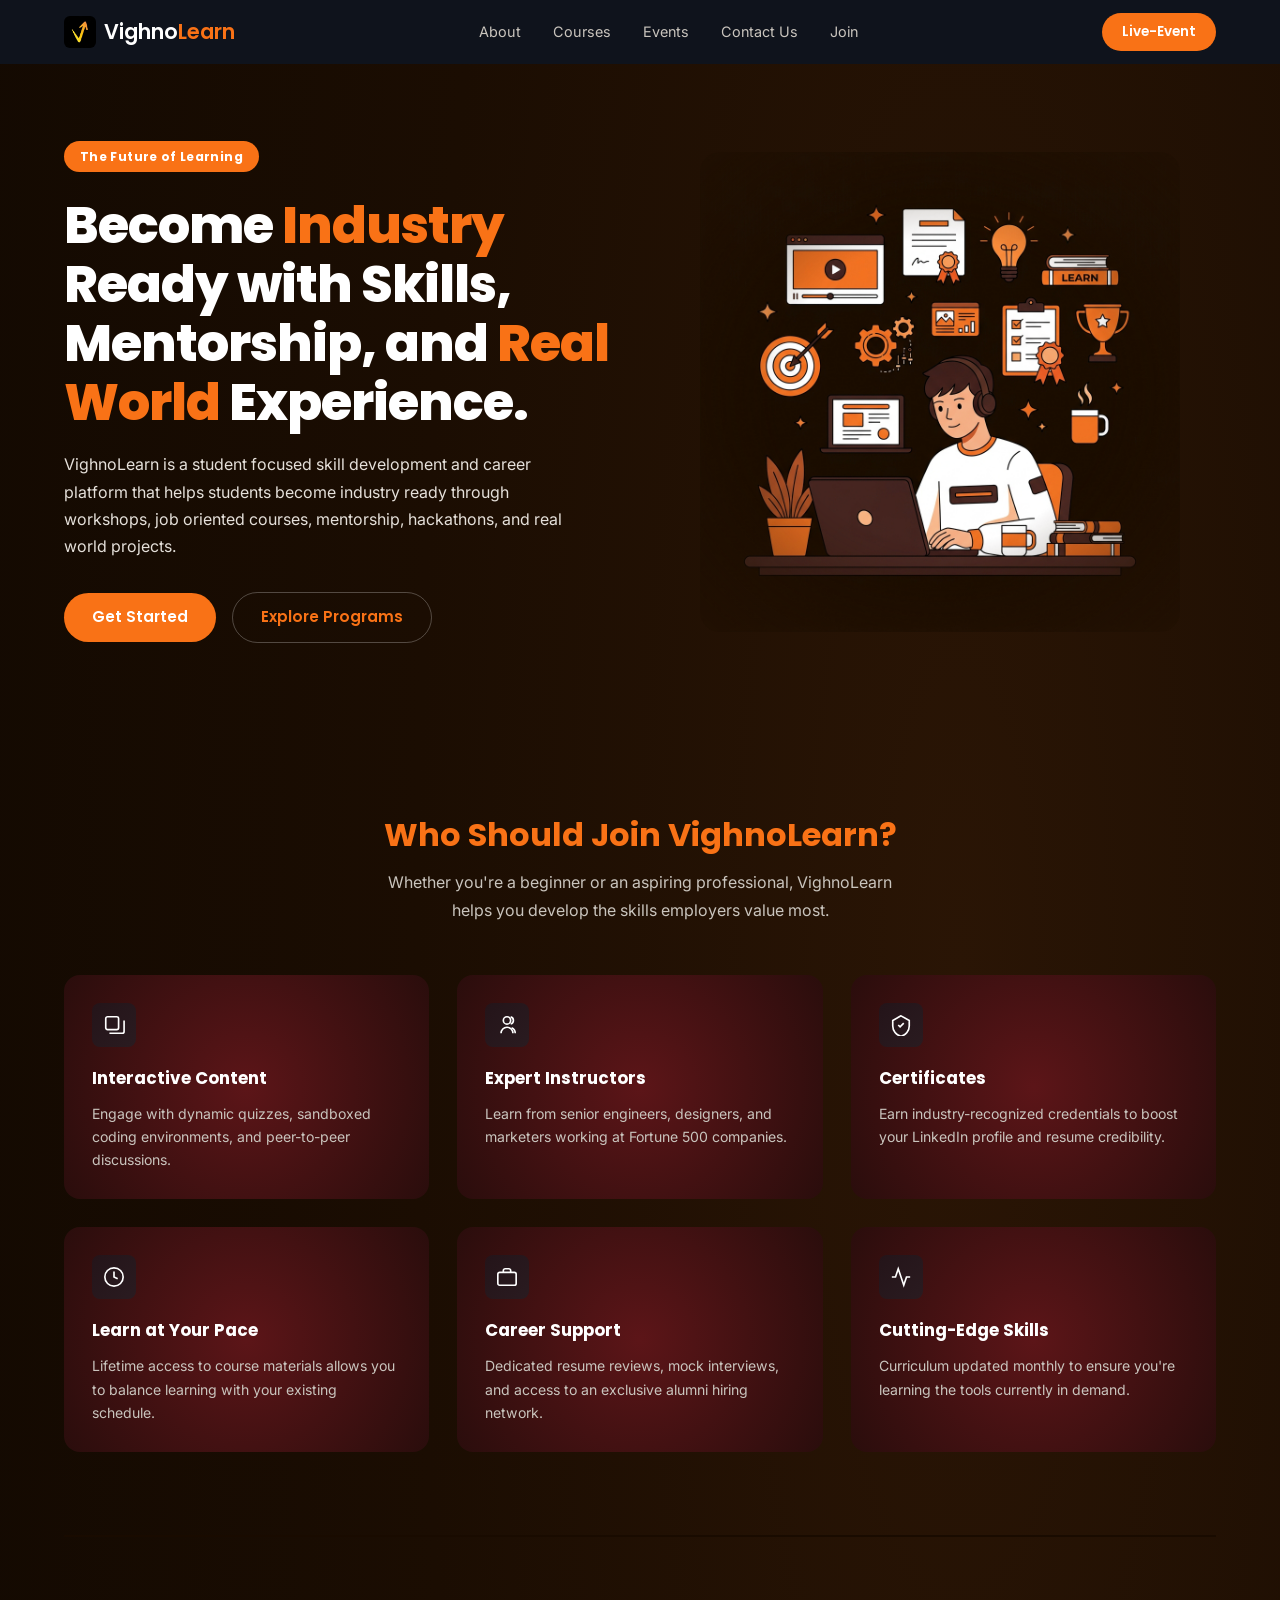
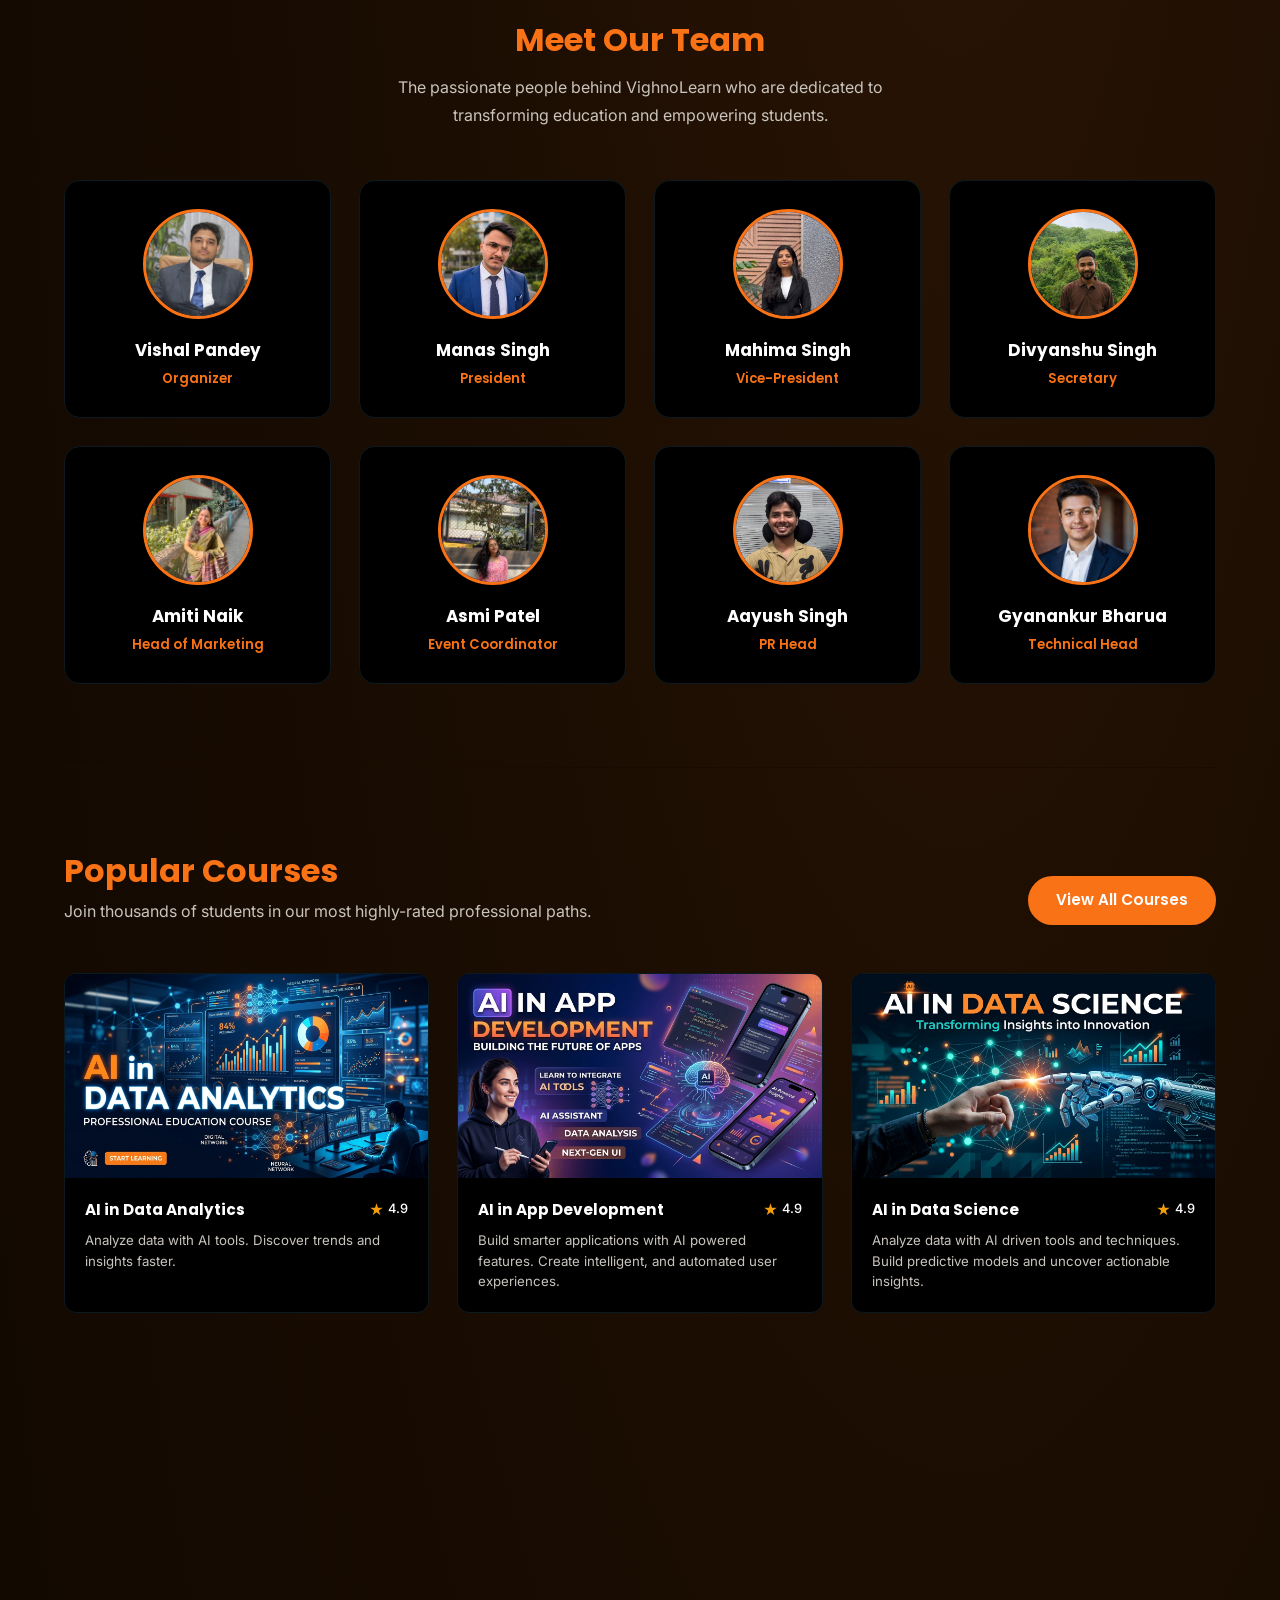
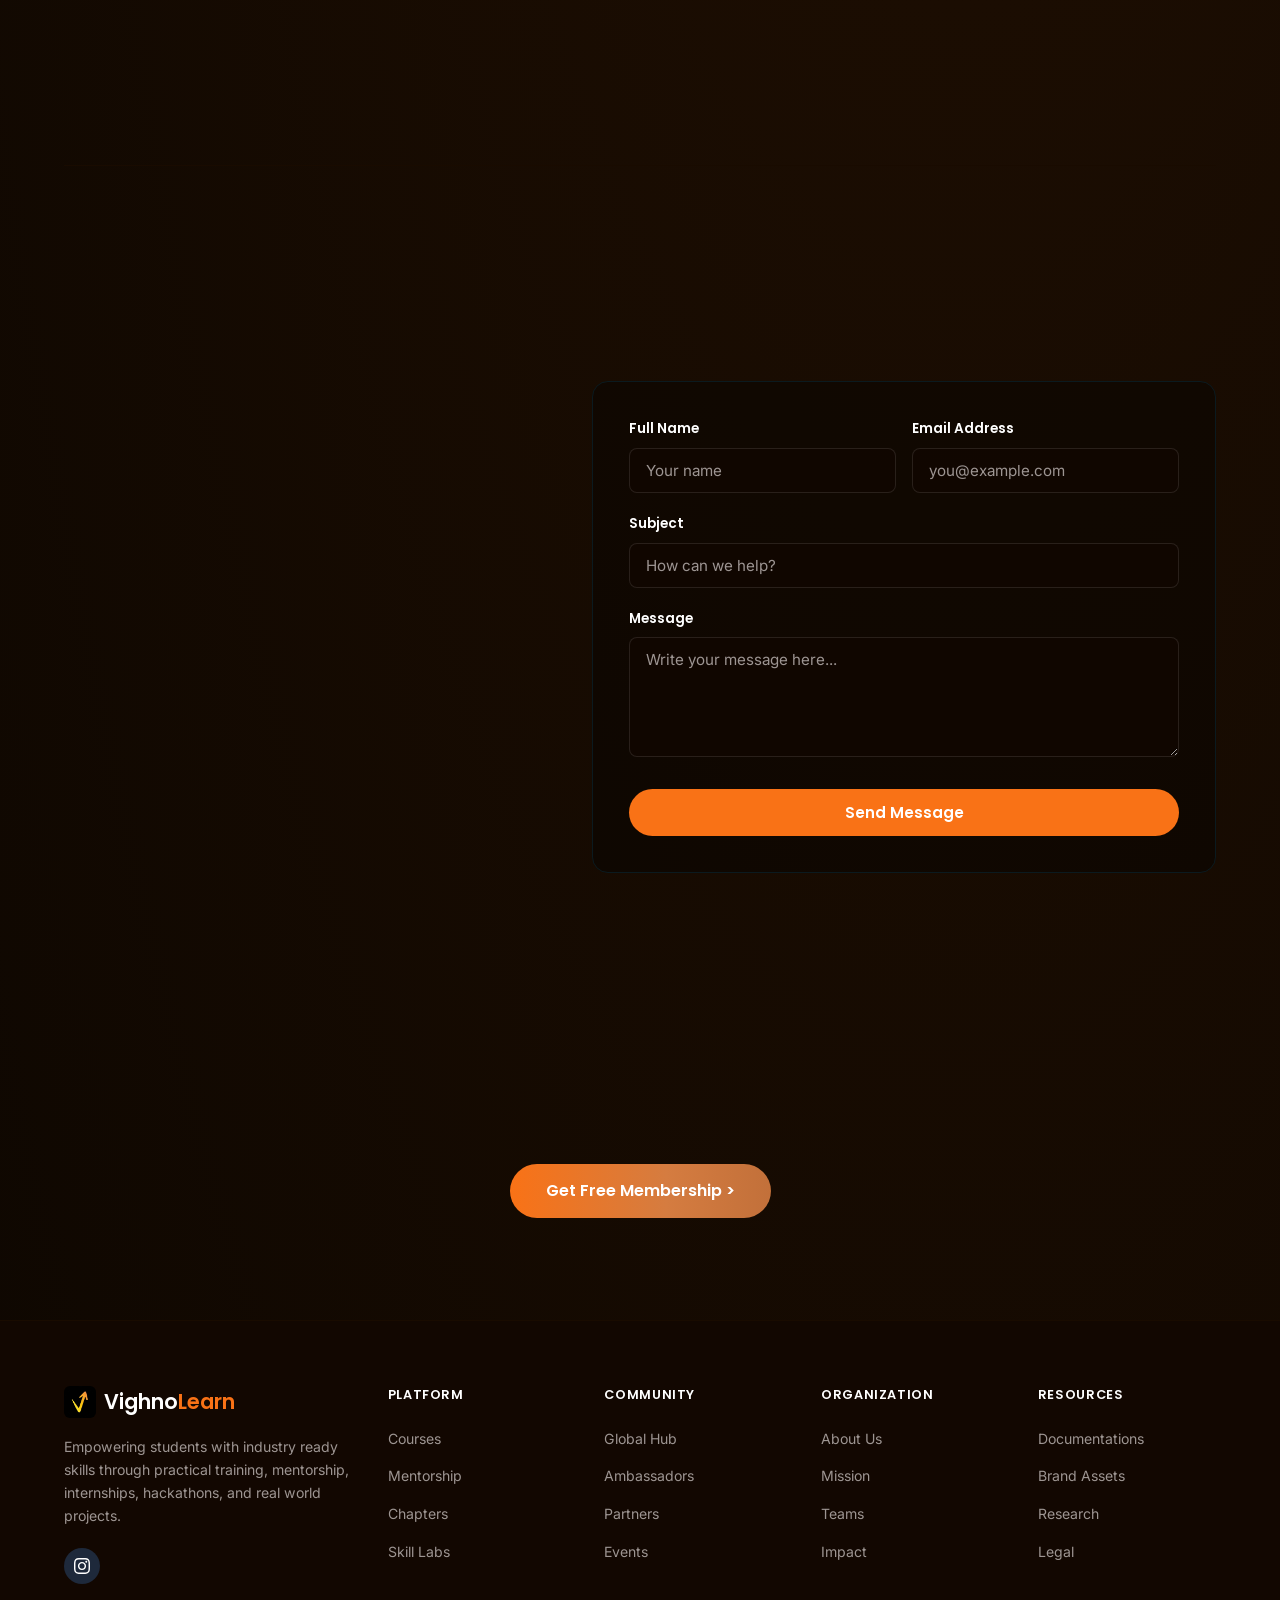
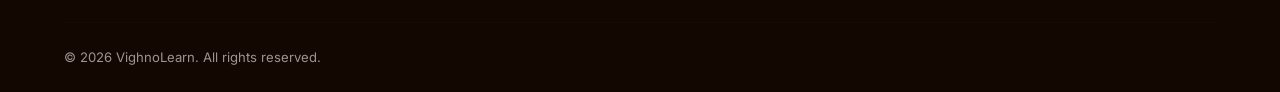
==== commit 4ca4d009: "made minor changes in the socials and icons" ====
--- a/index.html
+++ b/index.html
@@ -222,44 +222,12 @@
           <img src="images/Vishal sir.jpeg" alt="Vishal Pandey" class="team-avatar">
           <h3>Vishal Pandey</h3>
           <span class="team-role">Organizer</span>
-          <div class="team-socials">
-            <a href="#" aria-label="GitHub"><svg viewBox="0 0 24 24">
-                <path
-                  d="M9 19c-5 1.5-5-2.5-7-3m14 6v-3.87a3.37 3.37 0 00-.94-2.61c3.14-.35 6.44-1.54 6.44-7A5.44 5.44 0 0020 4.77 5.07 5.07 0 0019.91 1S18.73.65 16 2.48a13.38 13.38 0 00-7 0C6.27.65 5.09 1 5.09 1A5.07 5.07 0 005 4.77a5.44 5.44 0 00-1.5 3.78c0 5.42 3.3 6.61 6.44 7A3.37 3.37 0 009 18.13V22" />
-              </svg></a>
-            <a href="#" aria-label="Portfolio"><svg viewBox="0 0 24 24">
-                <circle cx="12" cy="12" r="10" />
-                <line x1="2" y1="12" x2="22" y2="12" />
-                <path d="M12 2a15.3 15.3 0 014 10 15.3 15.3 0 01-4 10 15.3 15.3 0 01-4-10 15.3 15.3 0 014-10z" />
-              </svg></a>
-            <a href="#" aria-label="LinkedIn"><svg viewBox="0 0 24 24">
-                <path d="M16 8a6 6 0 016 6v7h-4v-7a2 2 0 00-4 0v7h-4v-7a6 6 0 016-6z" />
-                <rect x="2" y="9" width="4" height="12" />
-                <circle cx="4" cy="4" r="2" />
-              </svg></a>
-          </div>
         </div>
         <!-- Team Member 2 -->
         <div class="team-card" id="team-member-2">
           <img src="images/manas-shukla.jpeg" alt="Manas Singh" class="team-avatar">
           <h3>Manas Singh</h3>
           <span class="team-role">President</span>
-          <div class="team-socials">
-            <a href="#" aria-label="GitHub"><svg viewBox="0 0 24 24">
-                <path
-                  d="M9 19c-5 1.5-5-2.5-7-3m14 6v-3.87a3.37 3.37 0 00-.94-2.61c3.14-.35 6.44-1.54 6.44-7A5.44 5.44 0 0020 4.77 5.07 5.07 0 0019.91 1S18.73.65 16 2.48a13.38 13.38 0 00-7 0C6.27.65 5.09 1 5.09 1A5.07 5.07 0 005 4.77a5.44 5.44 0 00-1.5 3.78c0 5.42 3.3 6.61 6.44 7A3.37 3.37 0 009 18.13V22" />
-              </svg></a>
-            <a href="#" aria-label="Portfolio"><svg viewBox="0 0 24 24">
-                <circle cx="12" cy="12" r="10" />
-                <line x1="2" y1="12" x2="22" y2="12" />
-                <path d="M12 2a15.3 15.3 0 014 10 15.3 15.3 0 01-4 10 15.3 15.3 0 01-4-10 15.3 15.3 0 014-10z" />
-              </svg></a>
-            <a href="#" aria-label="LinkedIn"><svg viewBox="0 0 24 24">
-                <path d="M16 8a6 6 0 016 6v7h-4v-7a2 2 0 00-4 0v7h-4v-7a6 6 0 016-6z" />
-                <rect x="2" y="9" width="4" height="12" />
-                <circle cx="4" cy="4" r="2" />
-              </svg></a>
-          </div>
         </div>
 
         <!-- Team Member 3 -->
@@ -267,22 +235,6 @@
           <img src="images/mahima-singh.jpeg" alt="Mahima Singh" class="team-avatar">
           <h3>Mahima Singh</h3>
           <span class="team-role">Vice-President</span>
-          <div class="team-socials">
-            <a href="#" aria-label="GitHub"><svg viewBox="0 0 24 24">
-                <path
-                  d="M9 19c-5 1.5-5-2.5-7-3m14 6v-3.87a3.37 3.37 0 00-.94-2.61c3.14-.35 6.44-1.54 6.44-7A5.44 5.44 0 0020 4.77 5.07 5.07 0 0019.91 1S18.73.65 16 2.48a13.38 13.38 0 00-7 0C6.27.65 5.09 1 5.09 1A5.07 5.07 0 005 4.77a5.44 5.44 0 00-1.5 3.78c0 5.42 3.3 6.61 6.44 7A3.37 3.37 0 009 18.13V22" />
-              </svg></a>
-            <a href="#" aria-label="Portfolio"><svg viewBox="0 0 24 24">
-                <circle cx="12" cy="12" r="10" />
-                <line x1="2" y1="12" x2="22" y2="12" />
-                <path d="M12 2a15.3 15.3 0 014 10 15.3 15.3 0 01-4 10 15.3 15.3 0 01-4-10 15.3 15.3 0 014-10z" />
-              </svg></a>
-            <a href="#" aria-label="LinkedIn"><svg viewBox="0 0 24 24">
-                <path d="M16 8a6 6 0 016 6v7h-4v-7a2 2 0 00-4 0v7h-4v-7a6 6 0 016-6z" />
-                <rect x="2" y="9" width="4" height="12" />
-                <circle cx="4" cy="4" r="2" />
-              </svg></a>
-          </div>
         </div>
 
         <!-- Team Member 4 -->
@@ -290,22 +242,6 @@
           <img src="images/whatsapp-image-2026-08-09.jpeg" alt="Divyanshu Singh" class="team-avatar">
           <h3>Divyanshu Singh</h3>
           <span class="team-role">Secretary</span>
-          <div class="team-socials">
-            <a href="#" aria-label="GitHub"><svg viewBox="0 0 24 24">
-                <path
-                  d="M9 19c-5 1.5-5-2.5-7-3m14 6v-3.87a3.37 3.37 0 00-.94-2.61c3.14-.35 6.44-1.54 6.44-7A5.44 5.44 0 0020 4.77 5.07 5.07 0 0019.91 1S18.73.65 16 2.48a13.38 13.38 0 00-7 0C6.27.65 5.09 1 5.09 1A5.07 5.07 0 005 4.77a5.44 5.44 0 00-1.5 3.78c0 5.42 3.3 6.61 6.44 7A3.37 3.37 0 009 18.13V22" />
-              </svg></a>
-            <a href="#" aria-label="Portfolio"><svg viewBox="0 0 24 24">
-                <circle cx="12" cy="12" r="10" />
-                <line x1="2" y1="12" x2="22" y2="12" />
-                <path d="M12 2a15.3 15.3 0 014 10 15.3 15.3 0 01-4 10 15.3 15.3 0 01-4-10 15.3 15.3 0 014-10z" />
-              </svg></a>
-            <a href="#" aria-label="LinkedIn"><svg viewBox="0 0 24 24">
-                <path d="M16 8a6 6 0 016 6v7h-4v-7a2 2 0 00-4 0v7h-4v-7a6 6 0 016-6z" />
-                <rect x="2" y="9" width="4" height="12" />
-                <circle cx="4" cy="4" r="2" />
-              </svg></a>
-          </div>
         </div>
 
         <!-- Team Member 5 -->
@@ -313,22 +249,6 @@
           <img src="images/amiti-naik.jpeg" alt="Amiti Naik" class="team-avatar">
           <h3>Amiti Naik</h3>
           <span class="team-role">Head of Marketing</span>
-          <div class="team-socials">
-            <a href="#" aria-label="GitHub"><svg viewBox="0 0 24 24">
-                <path
-                  d="M9 19c-5 1.5-5-2.5-7-3m14 6v-3.87a3.37 3.37 0 00-.94-2.61c3.14-.35 6.44-1.54 6.44-7A5.44 5.44 0 0020 4.77 5.07 5.07 0 0019.91 1S18.73.65 16 2.48a13.38 13.38 0 00-7 0C6.27.65 5.09 1 5.09 1A5.07 5.07 0 005 4.77a5.44 5.44 0 00-1.5 3.78c0 5.42 3.3 6.61 6.44 7A3.37 3.37 0 009 18.13V22" />
-              </svg></a>
-            <a href="#" aria-label="Portfolio"><svg viewBox="0 0 24 24">
-                <circle cx="12" cy="12" r="10" />
-                <line x1="2" y1="12" x2="22" y2="12" />
-                <path d="M12 2a15.3 15.3 0 014 10 15.3 15.3 0 01-4 10 15.3 15.3 0 01-4-10 15.3 15.3 0 014-10z" />
-              </svg></a>
-            <a href="#" aria-label="LinkedIn"><svg viewBox="0 0 24 24">
-                <path d="M16 8a6 6 0 016 6v7h-4v-7a2 2 0 00-4 0v7h-4v-7a6 6 0 016-6z" />
-                <rect x="2" y="9" width="4" height="12" />
-                <circle cx="4" cy="4" r="2" />
-              </svg></a>
-          </div>
         </div>
 
         <!-- Team Member 6 -->
@@ -336,22 +256,6 @@
           <img src="images/asmi.jpeg" alt="Asmi Patel" class="team-avatar">
           <h3>Asmi Patel</h3>
           <span class="team-role">Event Coordinator</span>
-          <div class="team-socials">
-            <a href="#" aria-label="GitHub"><svg viewBox="0 0 24 24">
-                <path
-                  d="M9 19c-5 1.5-5-2.5-7-3m14 6v-3.87a3.37 3.37 0 00-.94-2.61c3.14-.35 6.44-1.54 6.44-7A5.44 5.44 0 0020 4.77 5.07 5.07 0 0019.91 1S18.73.65 16 2.48a13.38 13.38 0 00-7 0C6.27.65 5.09 1 5.09 1A5.07 5.07 0 005 4.77a5.44 5.44 0 00-1.5 3.78c0 5.42 3.3 6.61 6.44 7A3.37 3.37 0 009 18.13V22" />
-              </svg></a>
-            <a href="#" aria-label="Portfolio"><svg viewBox="0 0 24 24">
-                <circle cx="12" cy="12" r="10" />
-                <line x1="2" y1="12" x2="22" y2="12" />
-                <path d="M12 2a15.3 15.3 0 014 10 15.3 15.3 0 01-4 10 15.3 15.3 0 01-4-10 15.3 15.3 0 014-10z" />
-              </svg></a>
-            <a href="#" aria-label="LinkedIn"><svg viewBox="0 0 24 24">
-                <path d="M16 8a6 6 0 016 6v7h-4v-7a2 2 0 00-4 0v7h-4v-7a6 6 0 016-6z" />
-                <rect x="2" y="9" width="4" height="12" />
-                <circle cx="4" cy="4" r="2" />
-              </svg></a>
-          </div>
         </div>
 
         <!-- Team Member 7 -->
@@ -359,22 +263,6 @@
           <img src="images/asyush-singh.jpeg" alt="Aayush Singh" class="team-avatar">
           <h3>Aayush Singh</h3>
           <span class="team-role">PR Head</span>
-          <div class="team-socials">
-            <a href="#" aria-label="GitHub"><svg viewBox="0 0 24 24">
-                <path
-                  d="M9 19c-5 1.5-5-2.5-7-3m14 6v-3.87a3.37 3.37 0 00-.94-2.61c3.14-.35 6.44-1.54 6.44-7A5.44 5.44 0 0020 4.77 5.07 5.07 0 0019.91 1S18.73.65 16 2.48a13.38 13.38 0 00-7 0C6.27.65 5.09 1 5.09 1A5.07 5.07 0 005 4.77a5.44 5.44 0 00-1.5 3.78c0 5.42 3.3 6.61 6.44 7A3.37 3.37 0 009 18.13V22" />
-              </svg></a>
-            <a href="#" aria-label="Portfolio"><svg viewBox="0 0 24 24">
-                <circle cx="12" cy="12" r="10" />
-                <line x1="2" y1="12" x2="22" y2="12" />
-                <path d="M12 2a15.3 15.3 0 014 10 15.3 15.3 0 01-4 10 15.3 15.3 0 01-4-10 15.3 15.3 0 014-10z" />
-              </svg></a>
-            <a href="#" aria-label="LinkedIn"><svg viewBox="0 0 24 24">
-                <path d="M16 8a6 6 0 016 6v7h-4v-7a2 2 0 00-4 0v7h-4v-7a6 6 0 016-6z" />
-                <rect x="2" y="9" width="4" height="12" />
-                <circle cx="4" cy="4" r="2" />
-              </svg></a>
-          </div>
         </div>
 
         <!-- Team Member 8 -->
@@ -382,22 +270,6 @@
           <img src="images/Gyanankur.jpeg" alt="Gyanankur Bharua" class="team-avatar">
           <h3>Gyanankur Bharua</h3>
           <span class="team-role">Technical Head</span>
-          <div class="team-socials">
-            <a href="#" aria-label="GitHub"><svg viewBox="0 0 24 24">
-                <path
-                  d="M9 19c-5 1.5-5-2.5-7-3m14 6v-3.87a3.37 3.37 0 00-.94-2.61c3.14-.35 6.44-1.54 6.44-7A5.44 5.44 0 0020 4.77 5.07 5.07 0 0019.91 1S18.73.65 16 2.48a13.38 13.38 0 00-7 0C6.27.65 5.09 1 5.09 1A5.07 5.07 0 005 4.77a5.44 5.44 0 00-1.5 3.78c0 5.42 3.3 6.61 6.44 7A3.37 3.37 0 009 18.13V22" />
-              </svg></a>
-            <a href="#" aria-label="Portfolio"><svg viewBox="0 0 24 24">
-                <circle cx="12" cy="12" r="10" />
-                <line x1="2" y1="12" x2="22" y2="12" />
-                <path d="M12 2a15.3 15.3 0 014 10 15.3 15.3 0 01-4 10 15.3 15.3 0 01-4-10 15.3 15.3 0 014-10z" />
-              </svg></a>
-            <a href="#" aria-label="LinkedIn"><svg viewBox="0 0 24 24">
-                <path d="M16 8a6 6 0 016 6v7h-4v-7a2 2 0 00-4 0v7h-4v-7a6 6 0 016-6z" />
-                <rect x="2" y="9" width="4" height="12" />
-                <circle cx="4" cy="4" r="2" />
-              </svg></a>
-          </div>
         </div>
       </div>
     </div>
@@ -430,11 +302,6 @@
               <span class="course-rating"><span class="star">★</span> 4.9</span>
             </div>
             <p class="course-description">Analyze data with AI tools. Discover trends and insights faster.</p>
-            <div class="course-divider"></div>
-            <div class="course-footer">
-              <span class="course-price">₹89.00</span>
-              <a href="#" class="course-enroll">Enroll Now →</a>
-            </div>
           </div>
         </div>
 
@@ -449,11 +316,6 @@
             </div>
             <p class="course-description">Build smarter applications with AI powered features. Create intelligent, and
               automated user experiences.</p>
-            <div class="course-divider"></div>
-            <div class="course-footer">
-              <span class="course-price">₹89.00</span>
-              <a href="#" class="course-enroll">Enroll Now →</a>
-            </div>
           </div>
         </div>
 
@@ -467,11 +329,6 @@
             </div>
             <p class="course-description">Analyze data with AI driven tools and techniques. Build predictive models and
               uncover actionable insights.</p>
-            <div class="course-divider"></div>
-            <div class="course-footer">
-              <span class="course-price">₹89.00</span>
-              <a href="#" class="course-enroll">Enroll Now →</a>
-            </div>
           </div>
         </div>
 
@@ -486,11 +343,6 @@
             </div>
             <p class="course-description">Detect threats using AI and strengthen digital security. Learn smart defense
               strategies and risk prevention.</p>
-            <div class="course-divider"></div>
-            <div class="course-footer">
-              <span class="course-price">₹89.00</span>
-              <a href="#" class="course-enroll">Enroll Now →</a>
-            </div>
           </div>
         </div>
 
@@ -504,11 +356,6 @@
               <span class="course-rating"><span class="star">★</span> 4.9</span>
             </div>
             <p class="course-description">Master React, Node.js, and PostgreSQL by building real-world projects.</p>
-            <div class="course-divider"></div>
-            <div class="course-footer">
-              <span class="course-price">₹89.00</span>
-              <a href="#" class="course-enroll">Enroll Now →</a>
-            </div>
           </div>
         </div>
 
@@ -523,11 +370,6 @@
             </div>
             <p class="course-description">Leverage AI to optimize cloud infrastructure and services. Build scalable,
               intelligent, and automated cloud solutions.</p>
-            <div class="course-divider"></div>
-            <div class="course-footer">
-              <span class="course-price">₹89.00</span>
-              <a href="#" class="course-enroll">Enroll Now →</a>
-            </div>
           </div>
         </div>
       </div>
@@ -652,22 +494,11 @@
           <p>Empowering students with industry ready skills through practical training, mentorship, internships,
             hackathons, and real world projects.</p>
           <div class="social-icons">
-            <a href="#" class="social-icon" aria-label="Twitter"><svg viewBox="0 0 24 24"
+            <a href="https://www.instagram.com/vsdc.vighnolearn?igsh=aGo4cXY3a3Y5Z2gx" class="social-icon"
+              aria-label="Instagram" target="_blank" rel="noopener noreferrer"><svg viewBox="0 0 24 24"
                 xmlns="http://www.w3.org/2000/svg">
                 <path
-                  d="M22 4s-.7 2.1-2 3.4c1.6 10-9.4 17.3-18 11.6 2.2.1 4.4-.6 6-2C3 15.5.5 9.6 3 5c2.2 2.6 5.6 4.1 9 4-.9-4.2 4-6.6 7-3.8 1.1 0 3-1.2 3-1.2z" />
-              </svg></a>
-            <a href="#" class="social-icon" aria-label="LinkedIn"><svg viewBox="0 0 24 24"
-                xmlns="http://www.w3.org/2000/svg">
-                <path d="M16 8a6 6 0 016 6v7h-4v-7a2 2 0 00-4 0v7h-4v-7a6 6 0 016-6z" />
-                <rect x="2" y="9" width="4" height="12" />
-                <circle cx="4" cy="4" r="2" />
-              </svg></a>
-            <a href="#" class="social-icon" aria-label="Instagram"><svg viewBox="0 0 24 24"
-                xmlns="http://www.w3.org/2000/svg">
-                <rect x="2" y="2" width="20" height="20" rx="5" />
-                <circle cx="12" cy="12" r="5" />
-                <circle cx="17.5" cy="6.5" r="1.5" />
+                  d="M12 2.163c3.204 0 3.584.012 4.85.07 3.252.148 4.771 1.691 4.919 4.919.058 1.265.069 1.645.069 4.849 0 3.205-.012 3.584-.069 4.849-.149 3.225-1.664 4.771-4.919 4.919-1.266.058-1.644.07-4.85.07-3.204 0-3.584-.012-4.849-.07-3.26-.149-4.771-1.699-4.919-4.92-.058-1.265-.07-1.644-.07-4.849 0-3.204.013-3.583.07-4.849.149-3.227 1.664-4.771 4.919-4.919 1.266-.057 1.645-.069 4.849-.069zm0-2.163c-3.259 0-3.667.014-4.947.072-4.358.2-6.78 2.618-6.98 6.98-.059 1.281-.073 1.689-.073 4.948 0 3.259.014 3.668.072 4.948.2 4.358 2.618 6.78 6.98 6.98 1.281.058 1.689.072 4.948.072 3.259 0 3.668-.014 4.948-.072 4.354-.2 6.782-2.618 6.979-6.98.059-1.28.073-1.689.073-4.948 0-3.259-.014-3.667-.072-4.947-.196-4.354-2.617-6.78-6.979-6.98-1.281-.059-1.69-.073-4.949-.073zm0 5.838c-3.403 0-6.162 2.759-6.162 6.162s2.759 6.163 6.162 6.163 6.162-2.759 6.162-6.163c0-3.403-2.759-6.162-6.162-6.162zm0 10.162c-2.209 0-4-1.79-4-4 0-2.209 1.791-4 4-4s4 1.791 4 4c0 2.21-1.791 4-4 4zm6.406-11.845c-.796 0-1.441.645-1.441 1.44s.645 1.44 1.441 1.44c.795 0 1.439-.645 1.439-1.44s-.644-1.44-1.439-1.44z" />
               </svg></a>
           </div>
         </div>
@@ -710,10 +541,6 @@
       </div>
       <div class="footer-bottom">
         <p>&copy; 2026 VighnoLearn. All rights reserved.</p>
-        <div class="footer-legal">
-          <a href="#">Privacy</a>
-          <a href="#">Terms</a>
-        </div>
       </div>
     </div>
   </footer>
--- a/css/team.css
+++ b/css/team.css
@@ -81,7 +81,7 @@
   font-weight: 600;
   font-size: 0.82rem;
   color: var(--orange-primary);
-  margin-bottom: 0.75rem;
+  margin-bottom: 0;
   display: block;
 }
 
--- a/css/courses.css
+++ b/css/courses.css
@@ -102,7 +102,7 @@
   font-size: 0.83rem;
   color: var(--text-body-muted);
   line-height: 1.55;
-  margin-bottom: 0.875rem;
+  margin-bottom: 0;
   flex: 1;
 }
 
